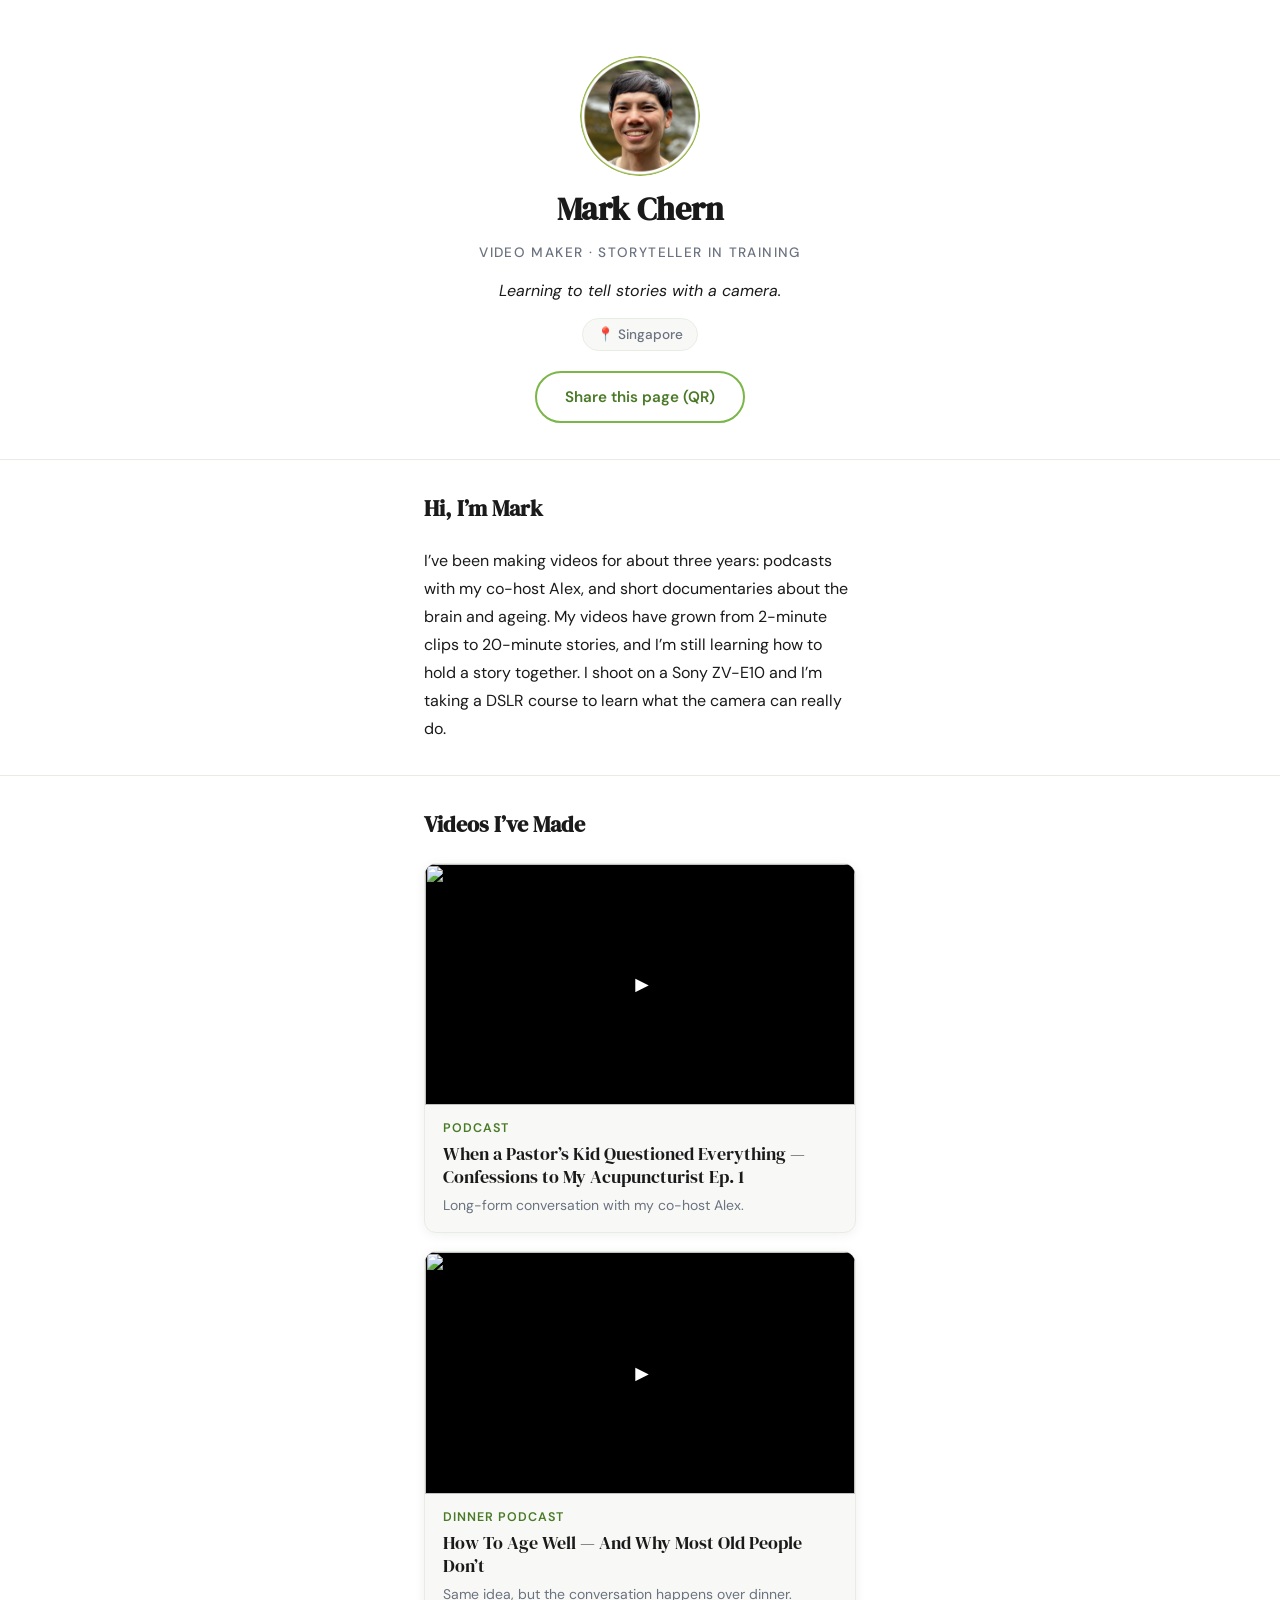
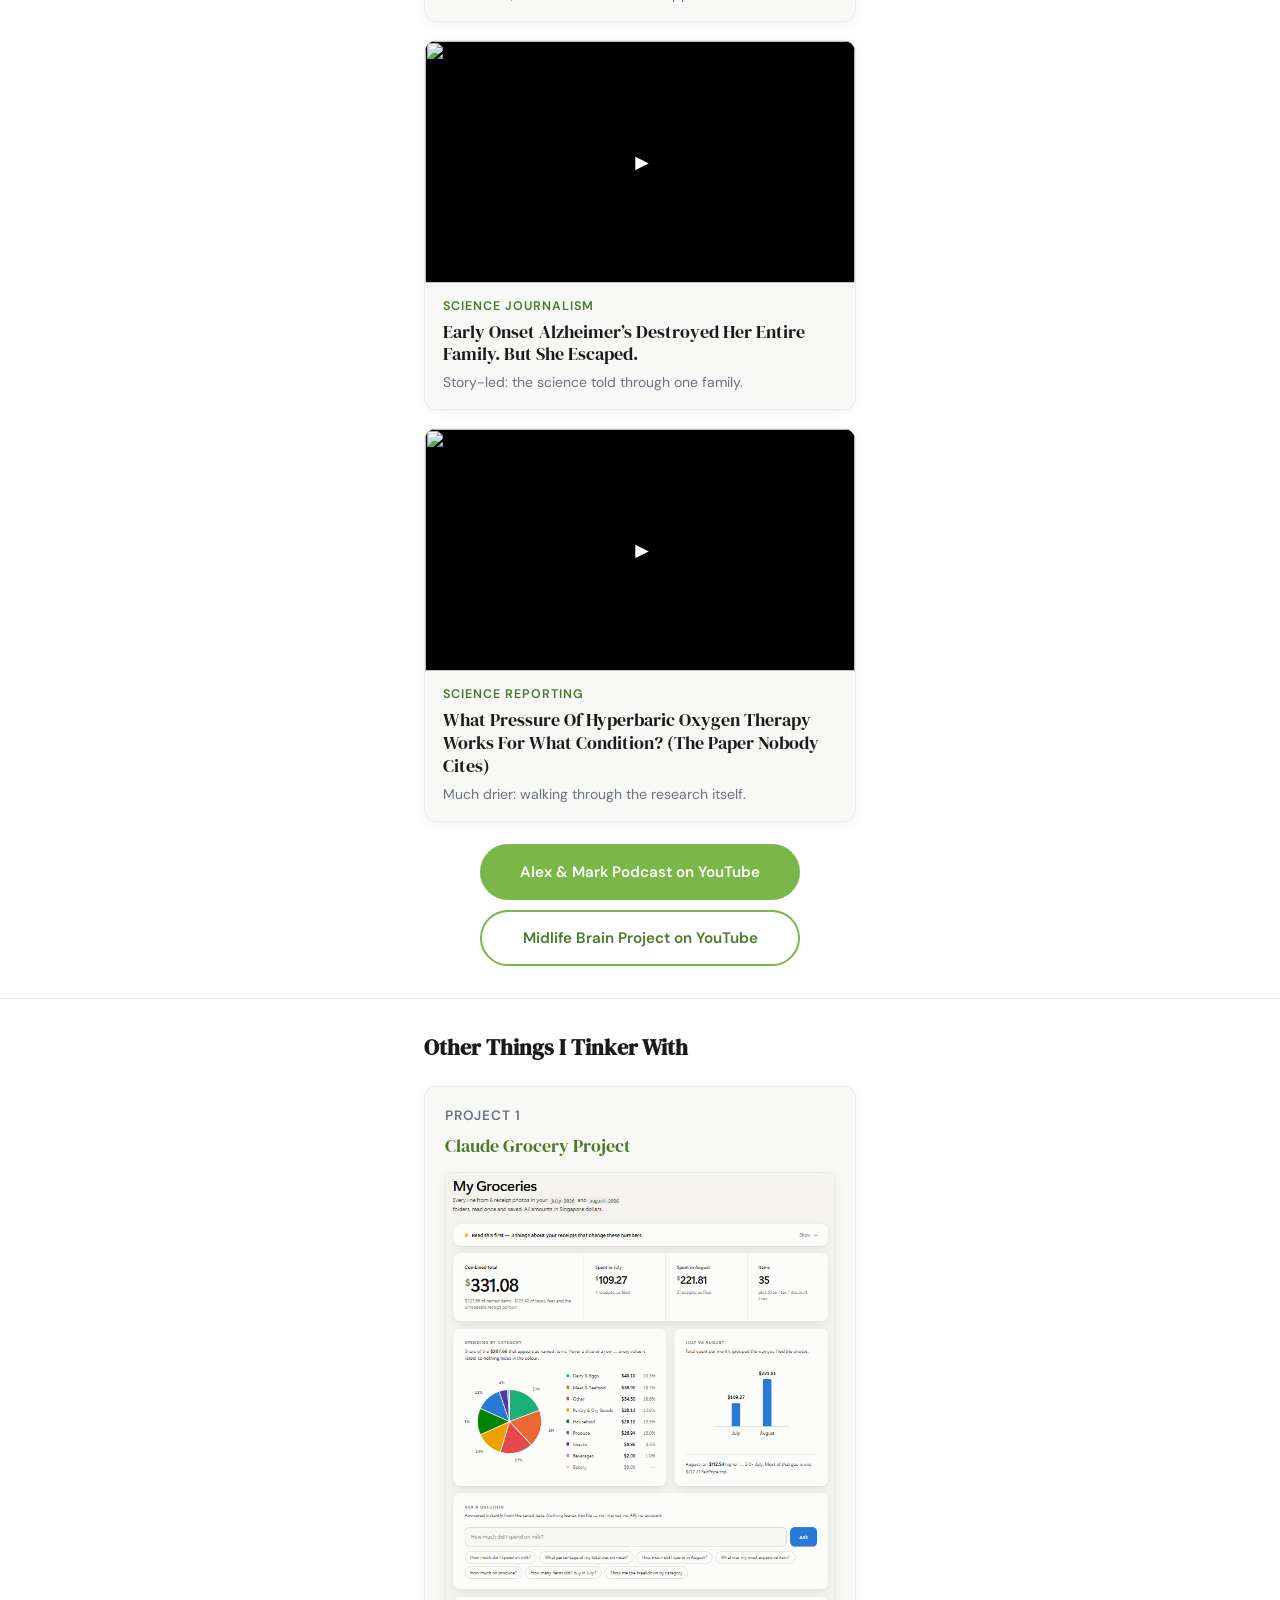
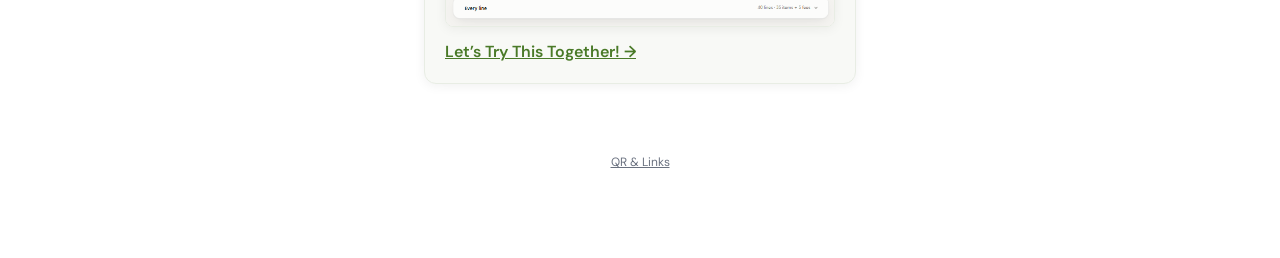
==== index.html @ 6daa5c14 "Refocus homepage on video-making: four example videos, about, share QR button Co-Authored-By: Claude" ====
<!DOCTYPE html>
<html lang="en">
<head>
  <meta charset="UTF-8" />
  <meta name="viewport" content="width=device-width, initial-scale=1.0" />
  <meta name="description" content="Mark Chern — learning to tell stories with a camera. Podcasts, science journalism and science reporting videos. Based in Singapore." />
  <title>Mark Chern</title>

  <!-- GOOGLE FONTS -->
  <link href="https://fonts.googleapis.com/css2?family=DM+Serif+Display&family=DM+Sans:wght@400;500;600&display=swap" rel="stylesheet" />

  <!-- QRCODE.JS — used on Page 2 only -->
  <script src="https://cdnjs.cloudflare.com/ajax/libs/qrcodejs/1.0.0/qrcode.min.js"></script>
  
  <style>
    /* ============================================================
       CSS CUSTOM PROPERTIES — COLOUR PALETTE & TOKENS
       ============================================================ */
    :root {
      --color-accent:      #7AB648;
      --color-accent-dark: #4A7A28;
      --color-bg:          #FFFFFF;
      --color-surface:     #F8F9F6;
      --color-text:        #1A1A1A;
      --color-muted:       #6B7280;
      --color-border:      #E8EDE4;
      --color-tag-bg:      #EEF5E8;
      --color-tag-text:    #4A7A28;

      --font-display: 'DM Serif Display', Georgia, serif;
      --font-body:    'DM Sans', system-ui, sans-serif;

      --radius-card:   12px;
      --radius-pill:   999px;
      --shadow-card:   0 2px 12px rgba(0, 0, 0, 0.06);
      --shadow-hover:  0 6px 20px rgba(0, 0, 0, 0.11);
      --transition:    300ms ease;

      --max-width: 480px;
    }

    /* ============================================================
       RESET & BASE
       ============================================================ */
    *, *::before, *::after {
      box-sizing: border-box;
      margin: 0;
      padding: 0;
    }

    html {
      scroll-behavior: smooth;
    }

    body {
      font-family: var(--font-body);
      background: var(--color-bg);
      color: var(--color-text);
      font-size: 16px;
      line-height: 1.6;
      -webkit-font-smoothing: antialiased;
    }

    a {
      color: inherit;
      text-decoration: none;
    }

    img {
      display: block;
      max-width: 100%;
    }

    /* ============================================================
       PAGE WRAPPER & LAYOUT
       ============================================================ */
    .page {
      display: none;
      opacity: 0;
      transition: opacity var(--transition);
    }

    .page.active {
      display: block;
      opacity: 1;
    }

    .page.visible {
      opacity: 1;
    }

    /* Page 1 — scrollable content */
    #page1 {
      min-height: 100vh;
      padding-bottom: 60px;
    }

    /* Page 2 — full-screen centred */
    #page2 {
      min-height: 100vh;
      display: none;
      flex-direction: column;
    }

    #page2.active {
      display: flex;
    }

    .container {
      width: 100%;
      max-width: var(--max-width);
      margin: 0 auto;
      padding: 0 24px;
    }

    /* ============================================================
       SECTION HEADINGS
       ============================================================ */
    .section-heading {
      font-family: var(--font-display);
      font-size: 1.35rem;
      color: var(--color-text);
      margin-bottom: 20px;
    }

    section {
      padding: 32px 0;
      border-bottom: 1px solid var(--color-border);
    }

    section:last-of-type {
      border-bottom: none;
    }

    /* ============================================================
       ANIMATION — FADE IN + SLIDE UP (CSS keyframes, no JS required)
       ============================================================ */
    @keyframes fadeSlideIn {
      from { opacity: 0; transform: translateY(16px); }
      to   { opacity: 1; transform: translateY(0);    }
    }

    .animate {
      opacity: 0;
      animation: fadeSlideIn 500ms ease forwards;
    }

    /* Stagger delays per section */
    .animate:nth-child(1) { animation-delay:   0ms; }
    .animate:nth-child(2) { animation-delay: 100ms; }
    .animate:nth-child(3) { animation-delay: 200ms; }
    .animate:nth-child(4) { animation-delay: 300ms; }
    .animate:nth-child(5) { animation-delay: 400ms; }
    .animate:nth-child(6) { animation-delay: 500ms; }

    /* ============================================================
       SECTION 1 — HERO
       ============================================================ */
    #hero {
      border-bottom: 1px solid var(--color-border);
      padding-top: 48px;
      padding-bottom: 36px;
      text-align: center;
    }

    .hero-inner {
      display: flex;
      flex-direction: column;
      align-items: center;
      gap: 14px;
    }

    /* Profile photo — circular container, image baked with ring */
    .profile-photo {
      width: 120px;
      height: 120px;
      border-radius: 50%;
      overflow: hidden;
      flex-shrink: 0;
      background: var(--color-surface);
    }

    .profile-photo img {
      width: 100%;
      height: 100%;
      object-fit: cover;
      border-radius: 50%;
    }

    .hero-name {
      font-family: var(--font-display);
      font-size: 2rem;
      color: var(--color-text);
      line-height: 1.2;
    }

    .hero-title {
      font-family: var(--font-body);
      font-weight: 500;
      font-size: 0.85rem;
      color: var(--color-muted);
      letter-spacing: 0.1em;
      text-transform: uppercase;
    }

    .hero-tagline {
      font-family: var(--font-body);
      font-weight: 400;
      font-size: 1rem;
      color: var(--color-text);
      font-style: italic;
      text-align: center;
      max-width: 320px;
      line-height: 1.6;
    }

    .location-badge {
      display: inline-flex;
      align-items: center;
      gap: 4px;
      background: var(--color-surface);
      border: 1px solid var(--color-border);
      border-radius: var(--radius-pill);
      padding: 5px 14px;
      font-size: 0.85rem;
      font-weight: 500;
      color: var(--color-muted);
    }

    /* ============================================================
       SECTION 2 — ABOUT
       ============================================================ */
    #about .about-text {
      font-size: 1rem;
      line-height: 1.75;
      color: var(--color-text);
    }

    /* ============================================================
       SECTION 3 — WHAT I DO (ROLE CARDS)
       ============================================================ */
    .role-cards {
      display: flex;
      flex-direction: column;
      gap: 14px;
    }

    .role-card {
      display: block;
      background: var(--color-surface);
      border: 1px solid var(--color-border);
      border-radius: var(--radius-card);
      box-shadow: var(--shadow-card);
      padding: 18px 20px;
      transition: transform var(--transition), box-shadow var(--transition);
      cursor: pointer;
    }

    .role-card:hover {
      transform: translateY(-2px);
      box-shadow: var(--shadow-hover);
    }

    .role-card .role-title {
      font-family: var(--font-body);
      font-weight: 600;
      font-size: 0.85rem;
      color: var(--color-muted);
      text-transform: uppercase;
      letter-spacing: 0.06em;
      margin-bottom: 4px;
    }

    .role-card .org-name {
      font-family: var(--font-display);
      font-size: 1.15rem;
      color: var(--color-accent-dark);
      margin-bottom: 4px;
    }

    .role-card .since-label {
      font-family: var(--font-body);
      font-size: 0.8rem;
      color: var(--color-muted);
    }

    .role-card .role-card-image {
      display: block;
      width: 100%;
      border-radius: 8px;
      border: 1px solid var(--color-border);
      box-shadow: var(--shadow-card);
      margin: 12px 0;
    }

    .role-card .role-card-cta {
      font-family: var(--font-body);
      font-size: 1rem;
      font-weight: 600;
      color: var(--color-accent-dark);
      text-decoration: underline;
      margin-top: 10px;
      margin-bottom: 0;
    }

    /* ============================================================
       VIDEOS — THUMBNAIL CARDS
       ============================================================ */
    .video-cards {
      display: flex;
      flex-direction: column;
      gap: 18px;
    }

    .video-card {
      display: block;
      background: var(--color-surface);
      border: 1px solid var(--color-border);
      border-radius: var(--radius-card);
      box-shadow: var(--shadow-card);
      overflow: hidden;
      transition: transform var(--transition), box-shadow var(--transition);
    }

    .video-card:hover {
      transform: translateY(-2px);
      box-shadow: var(--shadow-hover);
    }

    .video-thumb {
      position: relative;
      aspect-ratio: 16 / 9;
      background: #000;
    }

    .video-thumb img {
      width: 100%;
      height: 100%;
      object-fit: cover;
    }

    /* Play badge */
    .video-thumb::after {
      content: '▶';
      position: absolute;
      left: 50%;
      top: 50%;
      transform: translate(-50%, -50%);
      width: 52px;
      height: 52px;
      border-radius: 50%;
      background: rgba(0, 0, 0, 0.6);
      color: #FFFFFF;
      font-size: 1.1rem;
      display: flex;
      align-items: center;
      justify-content: center;
      padding-left: 4px;
    }

    .video-body {
      padding: 14px 18px 16px;
    }

    .video-type {
      font-family: var(--font-body);
      font-weight: 600;
      font-size: 0.78rem;
      color: var(--color-accent-dark);
      text-transform: uppercase;
      letter-spacing: 0.08em;
      margin-bottom: 4px;
    }

    .video-title {
      font-family: var(--font-display);
      font-size: 1.1rem;
      line-height: 1.3;
      color: var(--color-text);
      margin-bottom: 6px;
    }

    .video-note {
      font-size: 0.875rem;
      color: var(--color-muted);
      line-height: 1.5;
    }

    .channel-links {
      display: flex;
      flex-direction: column;
      align-items: center;
      gap: 10px;
      margin-top: 22px;
    }

    .hero-share {
      margin-top: 6px;
      padding: 10px 22px;
      font-size: 0.875rem;
    }

    /* ============================================================
       SECTION 4 — FOCUS AREAS (TAGS)
       ============================================================ */
    .tags-row {
      display: flex;
      flex-wrap: wrap;
      gap: 10px;
    }

    .tag {
      display: inline-flex;
      align-items: center;
      gap: 6px;
      background: var(--color-tag-bg);
      color: var(--color-tag-text);
      border-radius: var(--radius-pill);
      padding: 6px 14px;
      font-family: var(--font-body);
      font-weight: 500;
      font-size: 0.85rem;
      line-height: 1;
    }

    /* ============================================================
       SECTION 5 — EDUCATION (TIMELINE)
       ============================================================ */
    .timeline {
      position: relative;
      padding-left: 28px;
      display: flex;
      flex-direction: column;
      gap: 0;
    }

    /* Vertical green line */
    .timeline::before {
      content: '';
      position: absolute;
      left: 7px;
      top: 8px;
      bottom: 8px;
      width: 2px;
      background: var(--color-accent);
      border-radius: 2px;
    }

    .timeline-entry {
      position: relative;
      padding-bottom: 24px;
    }

    .timeline-entry:last-child {
      padding-bottom: 0;
    }

    /* Green dot */
    .timeline-entry::before {
      content: '';
      position: absolute;
      left: -24px;
      top: 7px;
      width: 12px;
      height: 12px;
      background: var(--color-accent);
      border-radius: 50%;
      border: 2px solid var(--color-bg);
      outline: 2px solid var(--color-accent);
    }

    .timeline-institution {
      font-family: var(--font-display);
      font-size: 1.05rem;
      color: var(--color-text);
      margin-bottom: 2px;
    }

    .timeline-degree {
      font-family: var(--font-body);
      font-size: 0.875rem;
      color: var(--color-muted);
      margin-bottom: 2px;
    }

    .timeline-years {
      font-family: var(--font-body);
      font-size: 0.78rem;
      color: var(--color-muted);
      font-weight: 500;
    }

    /* ============================================================
       SECTION 6 — CALL TO ACTION
       ============================================================ */
    #cta {
      display: flex;
      flex-direction: column;
      align-items: center;
      gap: 14px;
      padding-top: 36px;
      padding-bottom: 0;
      border-bottom: none;
    }

    /* ============================================================
       BUTTONS
       ============================================================ */
    .btn {
      display: inline-flex;
      align-items: center;
      justify-content: center;
      gap: 8px;
      border-radius: var(--radius-pill);
      padding: 14px 28px;
      font-family: var(--font-body);
      font-weight: 600;
      font-size: 0.95rem;
      cursor: pointer;
      transition: background var(--transition), color var(--transition),
                  border-color var(--transition), transform var(--transition);
      border: 2px solid transparent;
      text-align: center;
      white-space: nowrap;
    }

    .btn:active {
      transform: scale(0.97);
    }

    .btn-primary {
      background: var(--color-accent);
      color: #FFFFFF;
      border-color: var(--color-accent);
    }

    .btn-primary:hover {
      background: var(--color-accent-dark);
      border-color: var(--color-accent-dark);
    }

    .btn-ghost {
      background: transparent;
      color: var(--color-accent-dark);
      border-color: var(--color-accent);
    }

    .btn-ghost:hover {
      background: var(--color-tag-bg);
    }

    .btn-linkedin {
      background: transparent;
      color: #0A66C2;
      border-color: #0A66C2;
    }

    .btn-linkedin:hover {
      background: #EBF3FB;
    }

    .btn-full {
      width: 100%;
      max-width: 320px;
    }

    .footer-link {
      background: none;
      border: none;
      font-family: var(--font-body);
      font-size: 0.75rem;
      color: var(--color-muted);
      cursor: pointer;
      padding: 4px;
      text-decoration: underline;
      transition: color var(--transition);
    }

    .footer-link:hover {
      color: var(--color-accent-dark);
    }

    /* ============================================================
       PAGE 2 — QR / SOCIAL PAGE
       ============================================================ */
    #page2 {
      background: var(--color-bg);
      padding: 0;
    }

    .p2-back-bar {
      padding: 20px 24px 0;
      max-width: var(--max-width);
      margin: 0 auto;
      width: 100%;
    }

    .btn-back {
      background: none;
      border: none;
      font-family: var(--font-body);
      font-weight: 500;
      font-size: 0.95rem;
      color: var(--color-accent);
      cursor: pointer;
      padding: 0;
      display: inline-flex;
      align-items: center;
      gap: 4px;
      transition: color var(--transition);
    }

    .btn-back:hover {
      color: var(--color-accent-dark);
    }

    .p2-centre {
      flex: 1;
      display: flex;
      flex-direction: column;
      align-items: center;
      justify-content: center;
      padding: 32px 24px 16px;
      text-align: center;
      max-width: var(--max-width);
      margin: 0 auto;
      width: 100%;
    }

    .p2-name {
      font-family: var(--font-display);
      font-size: 1.5rem;
      color: var(--color-text);
      margin-bottom: 6px;
    }

    .p2-subtitle {
      font-family: var(--font-body);
      font-weight: 500;
      font-size: 0.8rem;
      color: var(--color-muted);
      letter-spacing: 0.1em;
      text-transform: uppercase;
      margin-bottom: 28px;
    }

    .qr-wrapper {
      background: #FFFFFF;
      padding: 8px;
      border-radius: 12px;
      border: 1px solid var(--color-border);
      box-shadow: var(--shadow-card);
      display: inline-block;
      margin-bottom: 14px;
    }

    #qrcode {
      width: 220px;
      height: 220px;
      display: flex;
      align-items: center;
      justify-content: center;
    }

    #qrcode canvas,
    #qrcode img {
      border-radius: 4px;
    }

    .qr-caption {
      font-family: var(--font-body);
      font-size: 0.82rem;
      color: var(--color-muted);
      font-style: italic;
      margin-bottom: 32px;
    }

    .p2-touch-heading {
      font-family: var(--font-body);
      font-weight: 600;
      font-size: 0.8rem;
      color: var(--color-muted);
      text-transform: uppercase;
      letter-spacing: 0.1em;
      margin-bottom: 14px;
    }

    .p2-buttons {
      display: flex;
      flex-direction: column;
      align-items: center;
      gap: 12px;
      width: 100%;
    }

    .p2-footer {
      padding: 20px 24px 32px;
      text-align: center;
      font-size: 0.8rem;
      color: var(--color-muted);
      font-family: var(--font-body);
      max-width: var(--max-width);
      margin: 0 auto;
      width: 100%;
    }

    /* LinkedIn SVG icon sizing */
    .li-icon {
      width: 18px;
      height: 18px;
      flex-shrink: 0;
    }

    /* ============================================================
       DESKTOP CENTRING — all content max 480px
       ============================================================ */
    @media (min-width: 520px) {
      #page1 {
        padding-top: 0;
      }

      #hero {
        padding-top: 56px;
      }
    }
  </style>
</head>
<body>

  <!-- ============================================================
       PAGE 1 — DIGITAL IDENTITY PAGE
       ============================================================ -->
  <div id="page1" class="page active">

    <!-- HERO -->
    <section id="hero">
      <div class="container">
        <div class="hero-inner animate">

          <!-- Profile photo — Base64 embedded PNG (image has circular crop + green ring baked in) -->
          <div class="profile-photo">
            <!-- BASE64_PHOTO_START
                 Replace the src value below with the full Base64 data URI.
                 To generate: run  base64 -i mark_foto_fin_fel_mundo.png  in Terminal,
                 then replace PASTE_BASE64_HERE with the output.
                 Full format: data:image/png;base64,<output>
            -->
            <img
              src="[data-uri]"
              alt="Mark Chern profile photo"
              width="120"
              height="120"
            />
            <!-- BASE64_PHOTO_END -->
          </div>

          <h1 class="hero-name">Mark Chern</h1>
          <p class="hero-title">Video Maker &middot; Storyteller in Training</p>
          <p class="hero-tagline">Learning to tell stories with a camera.</p>
          <span class="location-badge">📍 Singapore</span>
          <button
            class="btn btn-ghost hero-share"
            onclick="showPage('page2')"
            aria-label="Show QR code to share this page"
          >
            Share this page (QR)
          </button>

        </div>
      </div>
    </section>
    <!-- /HERO -->

    <!-- ABOUT -->
    <section id="about">
      <div class="container animate" style="animation-delay: 100ms;">
        <h2 class="section-heading">Hi, I&rsquo;m Mark</h2>
        <p class="about-text">
          I&rsquo;ve been making videos for about three years: podcasts with my co-host Alex,
          and short documentaries about the brain and ageing. My videos have grown from
          2-minute clips to 20-minute stories, and I&rsquo;m still learning how to hold a story
          together. I shoot on a Sony ZV-E10 and I&rsquo;m taking a DSLR course to learn
          what the camera can really do.
        </p>
      </div>
    </section>
    <!-- /ABOUT -->

    <!-- VIDEOS -->
    <section id="videos">
      <div class="container animate" style="animation-delay: 200ms;">
        <h2 class="section-heading">Videos I&rsquo;ve Made</h2>
        <div class="video-cards">

          <a
            class="video-card"
            href="https://www.youtube.com/watch?v=fz5ivbA6AN8&amp;t=44s"
            target="_blank"
            rel="noopener noreferrer"
            aria-label="Watch Podcast example on YouTube — opens in new tab"
          >
            <div class="video-thumb">
              <img src="https://i.ytimg.com/vi/fz5ivbA6AN8/hqdefault.jpg" alt="" loading="lazy" />
            </div>
            <div class="video-body">
              <p class="video-type">Podcast</p>
              <p class="video-title">When a Pastor&rsquo;s Kid Questioned Everything &mdash; Confessions to My Acupuncturist Ep.&nbsp;1</p>
              <p class="video-note">Long-form conversation with my co-host Alex.</p>
            </div>
          </a>

          <a
            class="video-card"
            href="https://www.youtube.com/watch?v=uNwLS-KlUmU"
            target="_blank"
            rel="noopener noreferrer"
            aria-label="Watch Dinner Podcast example on YouTube — opens in new tab"
          >
            <div class="video-thumb">
              <img src="https://i.ytimg.com/vi/uNwLS-KlUmU/hqdefault.jpg" alt="" loading="lazy" />
            </div>
            <div class="video-body">
              <p class="video-type">Dinner Podcast</p>
              <p class="video-title">How To Age Well &mdash; And Why Most Old People Don&rsquo;t</p>
              <p class="video-note">Same idea, but the conversation happens over dinner.</p>
            </div>
          </a>

          <a
            class="video-card"
            href="https://youtu.be/WLNZbO0nqzg"
            target="_blank"
            rel="noopener noreferrer"
            aria-label="Watch Science Journalism example on YouTube — opens in new tab"
          >
            <div class="video-thumb">
              <img src="https://i.ytimg.com/vi/WLNZbO0nqzg/hqdefault.jpg" alt="" loading="lazy" />
            </div>
            <div class="video-body">
              <p class="video-type">Science Journalism</p>
              <p class="video-title">Early Onset Alzheimer&rsquo;s Destroyed Her Entire Family. But She Escaped.</p>
              <p class="video-note">Story-led: the science told through one family.</p>
            </div>
          </a>

          <a
            class="video-card"
            href="https://www.youtube.com/watch?v=8rGjFqTNsZE"
            target="_blank"
            rel="noopener noreferrer"
            aria-label="Watch Science Reporting example on YouTube — opens in new tab"
          >
            <div class="video-thumb">
              <img src="https://i.ytimg.com/vi/8rGjFqTNsZE/hqdefault.jpg" alt="" loading="lazy" />
            </div>
            <div class="video-body">
              <p class="video-type">Science Reporting</p>
              <p class="video-title">What Pressure Of Hyperbaric Oxygen Therapy Works For What Condition? (The Paper Nobody Cites)</p>
              <p class="video-note">Much drier: walking through the research itself.</p>
            </div>
          </a>

        </div>
        <div class="channel-links">
          <a class="btn btn-primary btn-full" href="https://www.youtube.com/@alexandmarksingapore" target="_blank" rel="noopener noreferrer">Alex &amp; Mark Podcast on YouTube</a>
          <a class="btn btn-ghost btn-full" href="https://www.youtube.com/@midlifebrainproject" target="_blank" rel="noopener noreferrer">Midlife Brain Project on YouTube</a>
        </div>
      </div>
    </section>
    <!-- /VIDEOS -->

    <!-- CLAUDE CODE PROJECTS -->
    <section id="what-i-do">
      <div class="container animate" style="animation-delay: 300ms;">
        <h2 class="section-heading">Other Things I Tinker With</h2>
        <div class="role-cards">

          <!-- Project 1 — Claude Grocery Project -->
          <a
            class="role-card"
            href="projects/claude-grocery-project.html"
            aria-label="Open the Claude Grocery Project"
          >
            <p class="role-title">Project 1</p>
            <p class="org-name">Claude Grocery Project</p>
            <img
              class="role-card-image"
              src="[data-uri]"
              alt="My Groceries dashboard built with Claude Code"
            />
            <p class="role-card-cta">Let&rsquo;s Try This Together! →</p>
          </a>

        </div>
      </div>
    </section>
    <!-- /CLAUDE CODE PROJECTS -->

    <!-- FOOTER — small, inconspicuous link to QR / socials page -->
    <footer style="padding: 32px 0 24px; text-align: center;">
      <button
        class="footer-link"
        onclick="showPage('page2')"
        aria-label="View QR code and social links"
      >
        QR &amp; Links
      </button>
    </footer>
    <!-- /FOOTER -->

  </div>
  <!-- /PAGE 1 -->


  <!-- ============================================================
       PAGE 2 — SOCIAL QR PAGE
       ============================================================ -->
  <div id="page2" class="page">

    <!-- BACK BUTTON -->
    <div class="p2-back-bar">
      <button
        class="btn-back"
        onclick="showPage('page1')"
        aria-label="Back to Digital Identity page"
      >
        ← Back
      </button>
    </div>
    <!-- /BACK BUTTON -->

    <!-- CENTRE BLOCK -->
    <div class="p2-centre">

      <h2 class="p2-name">Mark Chern</h2>
      <p class="p2-subtitle">Video Maker &middot; Storyteller in Training</p>

      <!-- QR CODE -->
      <div class="qr-wrapper">
        <div id="qrcode"></div>
      </div>

      <p class="qr-caption">Scan to see my videos</p>
      <!-- /QR CODE -->

      <!-- GET IN TOUCH -->
      <p class="p2-touch-heading">Get in Touch</p>
      <div class="p2-buttons">

        <!-- LinkedIn button with inline SVG logo -->
        <a
          class="btn btn-linkedin btn-full"
          href="https://www.linkedin.com/in/dr-mark-chern"
          target="_blank"
          rel="noopener noreferrer"
          aria-label="Connect with Mark Chern on LinkedIn — opens in new tab"
        >
          <!-- LinkedIn SVG icon -->
          <svg
            class="li-icon"
            viewBox="0 0 24 24"
            fill="#0A66C2"
            xmlns="http://www.w3.org/2000/svg"
            aria-hidden="true"
            focusable="false"
          >
            <path d="M20.447 20.452h-3.554v-5.569c0-1.328-.027-3.037-1.852-3.037-1.853 0-2.136 1.445-2.136 2.939v5.667H9.351V9h3.414v1.561h.046c.477-.9 1.637-1.85 3.37-1.85 3.601 0 4.267 2.37 4.267 5.455v6.286zM5.337 7.433a2.062 2.062 0 0 1-2.063-2.065 2.064 2.064 0 1 1 2.063 2.065zm1.782 13.019H3.555V9h3.564v11.452zM22.225 0H1.771C.792 0 0 .774 0 1.729v20.542C0 23.227.792 24 1.771 24h20.451C23.2 24 24 23.227 24 22.271V1.729C24 .774 23.2 0 22.222 0h.003z"/>
          </svg>
          Connect on LinkedIn
        </a>

      </div>
      <!-- /GET IN TOUCH -->

    </div>
    <!-- /CENTRE BLOCK -->

    <!-- FOOTER NOTE -->
    <div class="p2-footer">
      More contact options coming soon.
    </div>
    <!-- /FOOTER NOTE -->

  </div>
  <!-- /PAGE 2 -->


  <!-- ============================================================
       JAVASCRIPT
       ============================================================ -->
  <script>
    // ----------------------------------------------------------------
    // PAGE SWITCHING
    // Hides all pages, shows the target page, triggers fade-in animation.
    // ----------------------------------------------------------------
    function showPage(id) {
      var pages = document.querySelectorAll('.page');

      // Hide all pages
      pages.forEach(function(p) {
        p.classList.remove('active');
        p.style.display = 'none';
        p.style.opacity = '0';
      });

      var target = document.getElementById(id);
      if (!target) return;

      // Page 2 uses flex; page 1 uses block
      target.style.display = (id === 'page2') ? 'flex' : 'block';
      target.classList.add('active');
      target.style.opacity = '1';

      // Scroll to top
      window.scrollTo({ top: 0, behavior: 'instant' });

      // Re-trigger CSS animations when returning to Page 1
      if (id === 'page1') {
        triggerStaggeredAnimations();
      }
    }

    // ----------------------------------------------------------------
    // STAGGERED SECTION ANIMATIONS
    // CSS @keyframes handle animation automatically on load.
    // On returning to page1, re-trigger by forcing a reflow.
    // ----------------------------------------------------------------
    function triggerStaggeredAnimations() {
      var elements = document.querySelectorAll('#page1 .animate');
      elements.forEach(function(el) {
        el.style.animation = 'none';
        void el.offsetWidth; // force reflow
        el.style.animation = '';
      });
    }

    // ----------------------------------------------------------------
    // QR CODE GENERATION
    // ----------------------------------------------------------------
    // QR_URL — replace the URL below with the hosted URL when ready
    var QR_URL = 'https://markchern.vercel.app';

    document.addEventListener('DOMContentLoaded', function() {

      // Generate QR code into #qrcode div
      if (typeof QRCode !== 'undefined') {
        new QRCode(document.getElementById('qrcode'), {
          text:        QR_URL,
          width:       220,
          height:      220,
          colorDark:   '#1A1A1A',
          colorLight:  '#FFFFFF',
          correctLevel: QRCode.CorrectLevel.M
        });
      } else {
        // Fallback if qrcode.js fails to load
        document.getElementById('qrcode').innerHTML =
          '<p style="font-size:0.75rem;color:#6B7280;padding:20px;text-align:center;">QR code unavailable offline</p>';
      }

      // Ensure page1 is visible on load
      var page1 = document.getElementById('page1');
      page1.style.display = 'block';
      page1.style.opacity = '1';

    });
  </script>
  <!-- /JAVASCRIPT -->

</body>
</html>
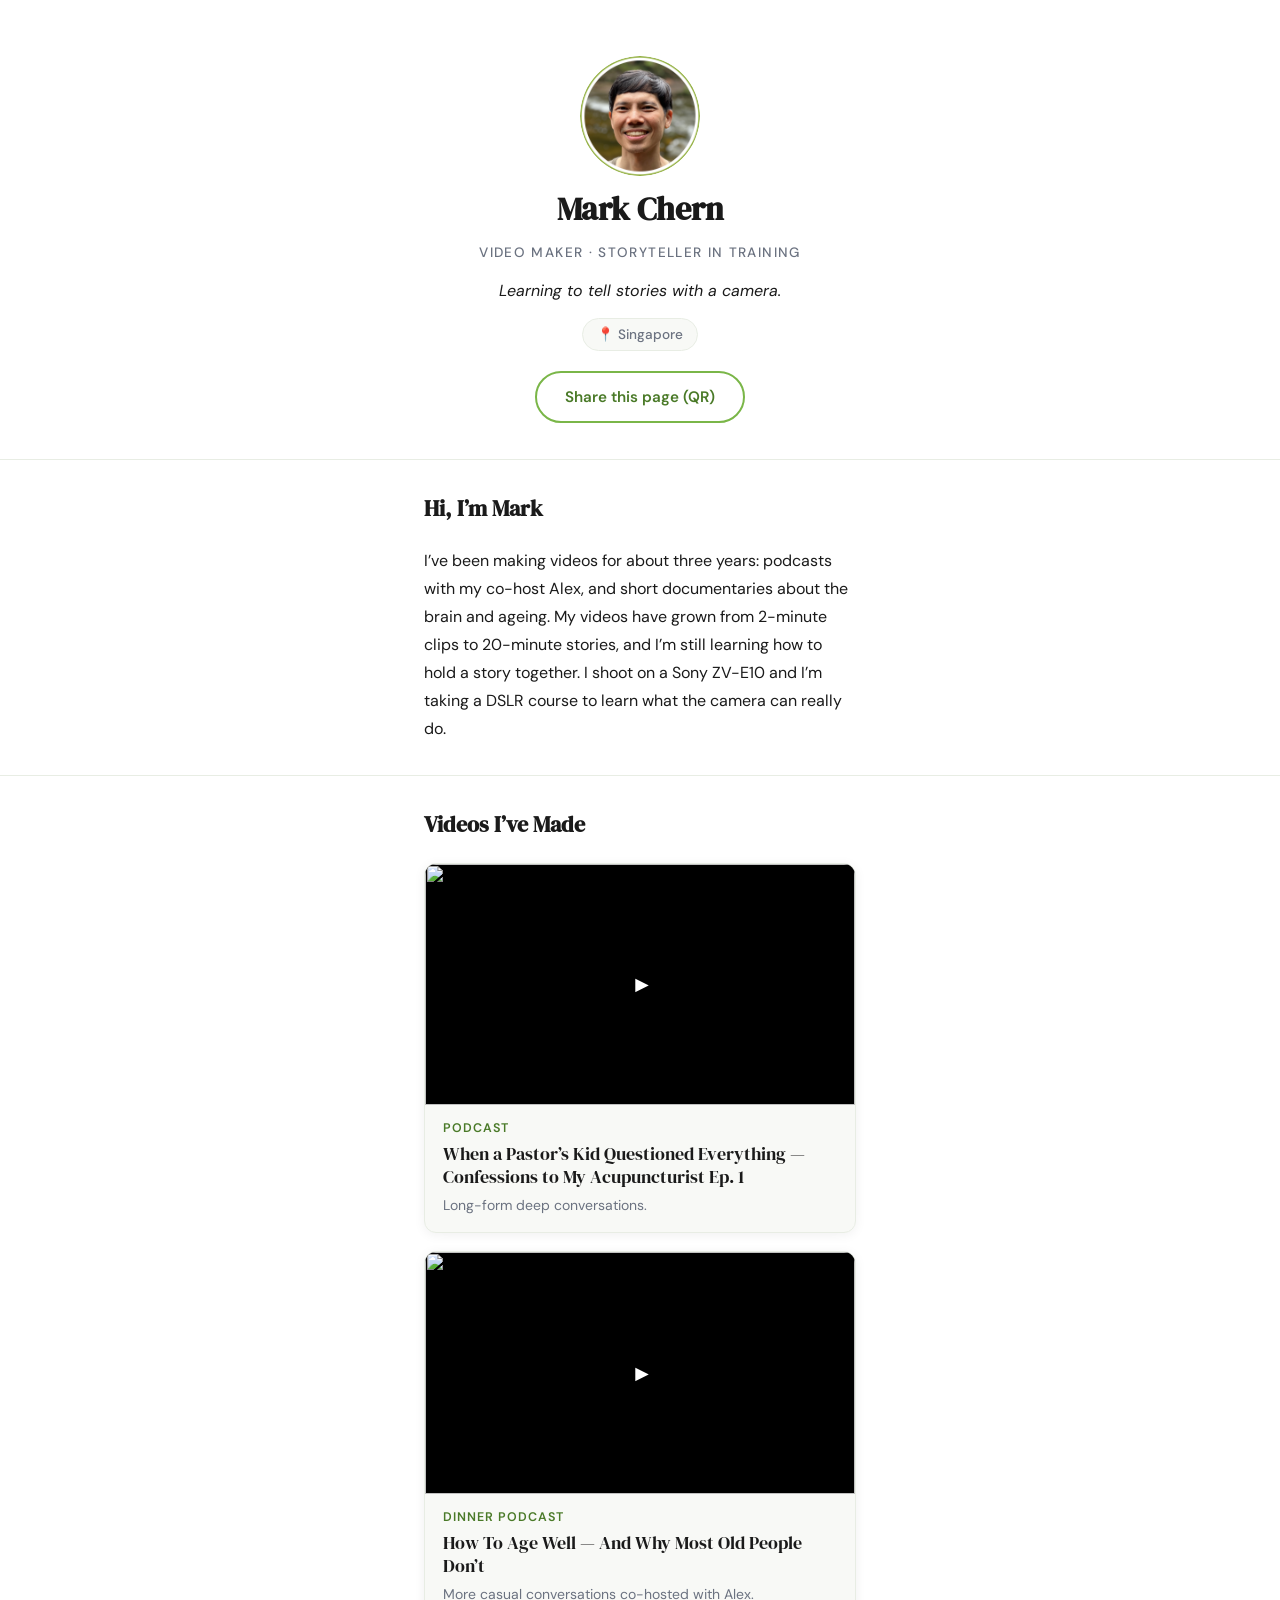
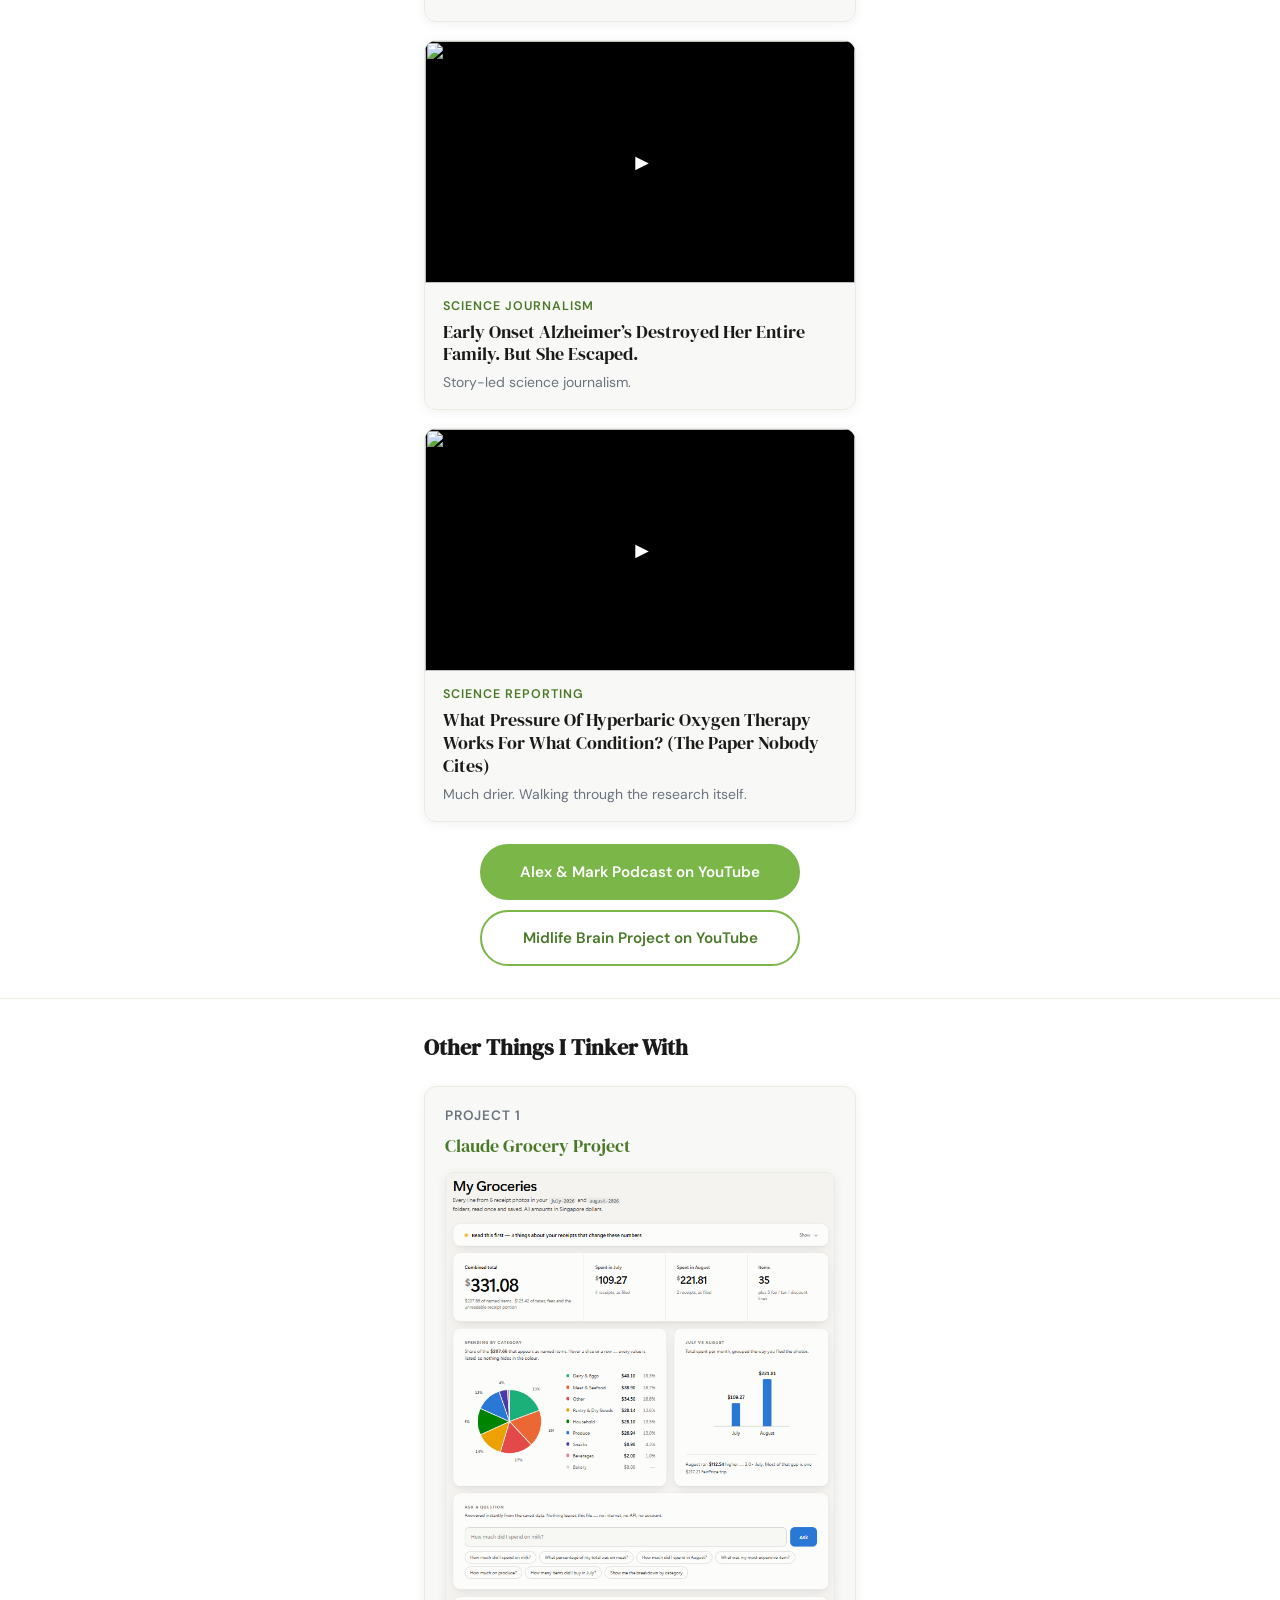
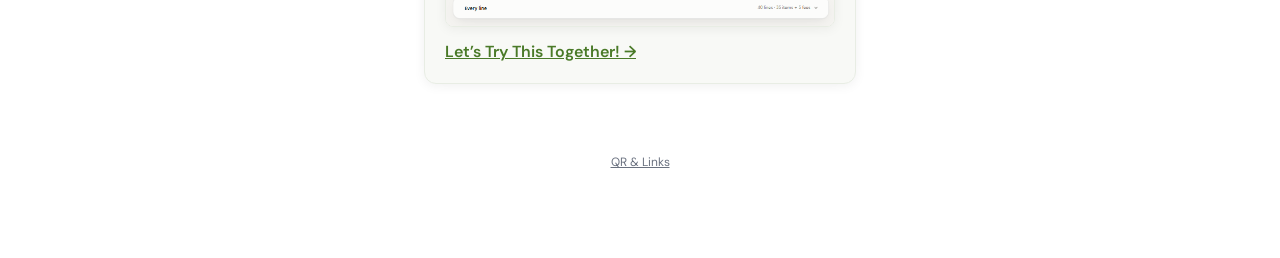
==== commit 98e180e8: "Reword the four video captions Co-Authored-By: Claude Opus 5.5 <noreply@anthropic.com>" ====
--- a/index.html
+++ b/index.html
@@ -806,7 +806,7 @@
             <div class="video-body">
               <p class="video-type">Podcast</p>
               <p class="video-title">When a Pastor&rsquo;s Kid Questioned Everything &mdash; Confessions to My Acupuncturist Ep.&nbsp;1</p>
-              <p class="video-note">Long-form conversation with my co-host Alex.</p>
+              <p class="video-note">Long-form deep conversations.</p>
             </div>
           </a>
 
@@ -823,7 +823,7 @@
             <div class="video-body">
               <p class="video-type">Dinner Podcast</p>
               <p class="video-title">How To Age Well &mdash; And Why Most Old People Don&rsquo;t</p>
-              <p class="video-note">Same idea, but the conversation happens over dinner.</p>
+              <p class="video-note">More casual conversations co-hosted with Alex.</p>
             </div>
           </a>
 
@@ -840,7 +840,7 @@
             <div class="video-body">
               <p class="video-type">Science Journalism</p>
               <p class="video-title">Early Onset Alzheimer&rsquo;s Destroyed Her Entire Family. But She Escaped.</p>
-              <p class="video-note">Story-led: the science told through one family.</p>
+              <p class="video-note">Story-led science journalism.</p>
             </div>
           </a>
 
@@ -857,7 +857,7 @@
             <div class="video-body">
               <p class="video-type">Science Reporting</p>
               <p class="video-title">What Pressure Of Hyperbaric Oxygen Therapy Works For What Condition? (The Paper Nobody Cites)</p>
-              <p class="video-note">Much drier: walking through the research itself.</p>
+              <p class="video-note">Much drier. Walking through the research itself.</p>
             </div>
           </a>
 
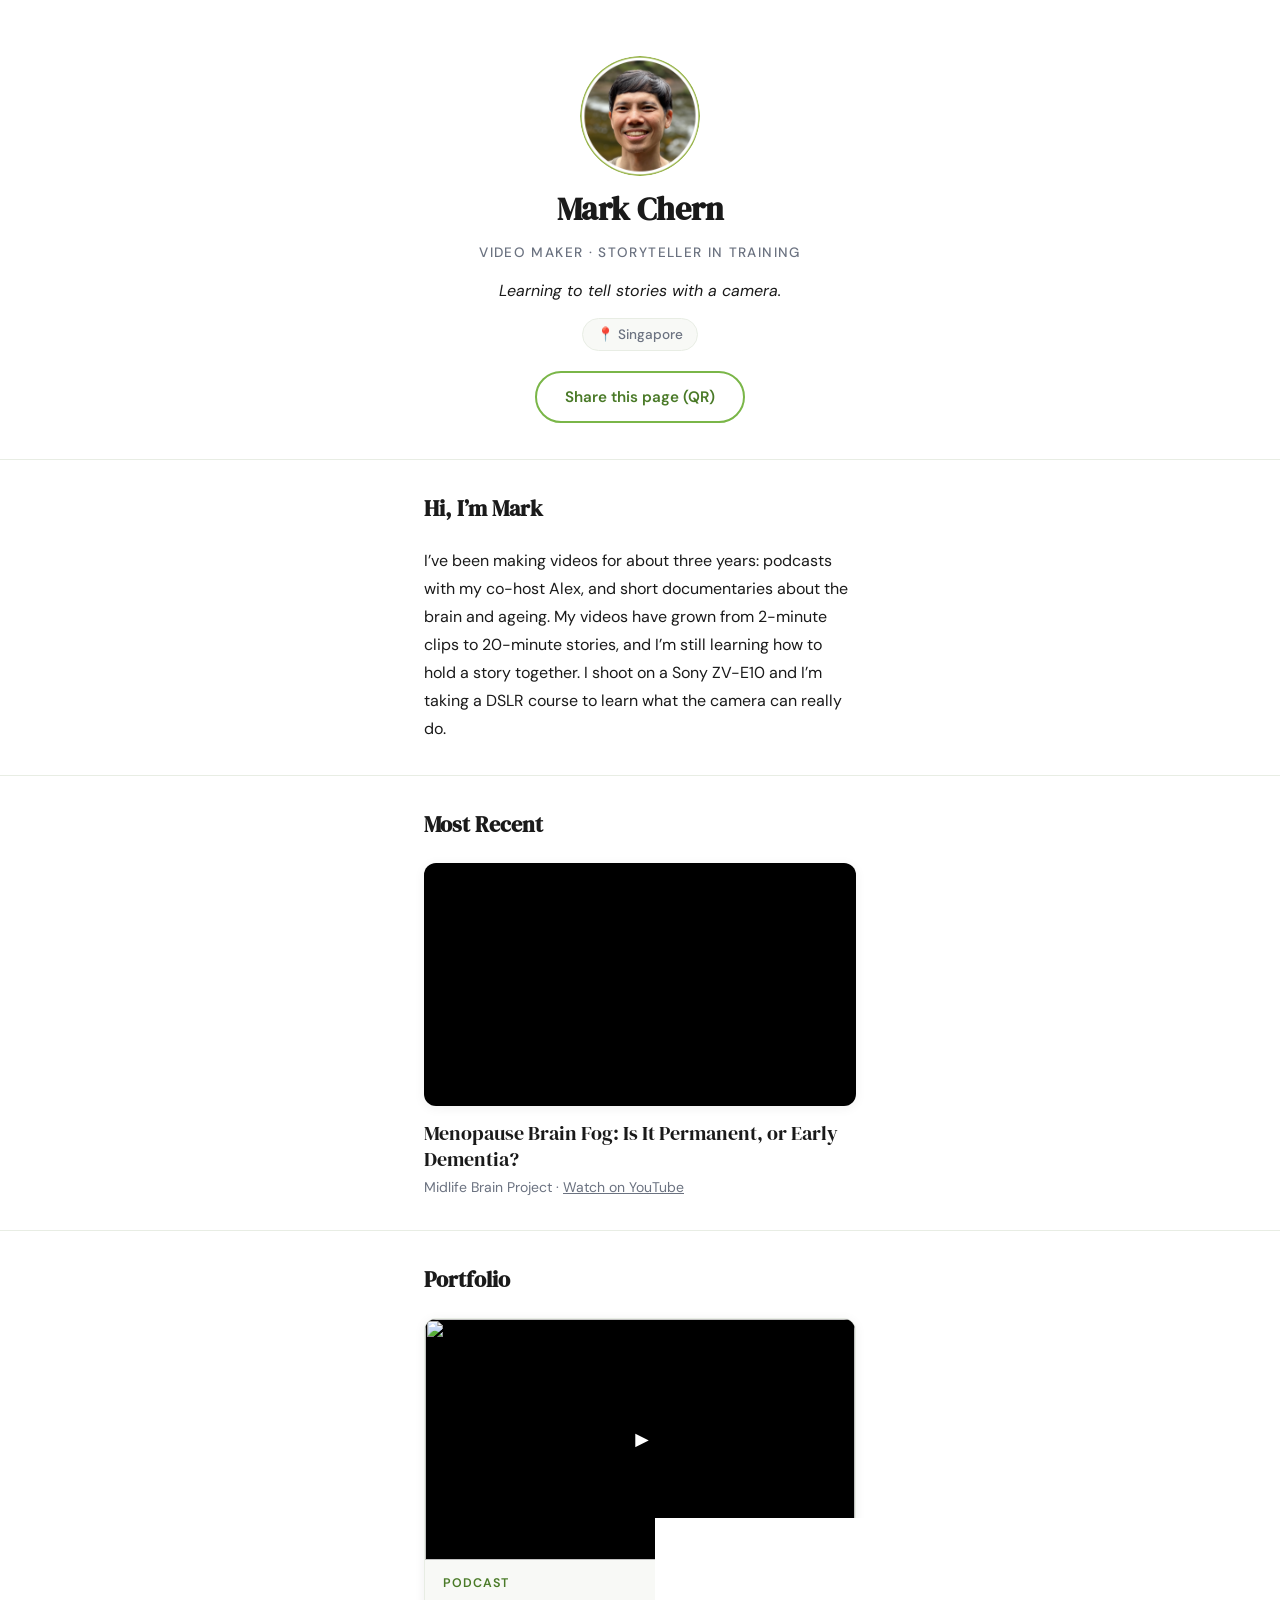
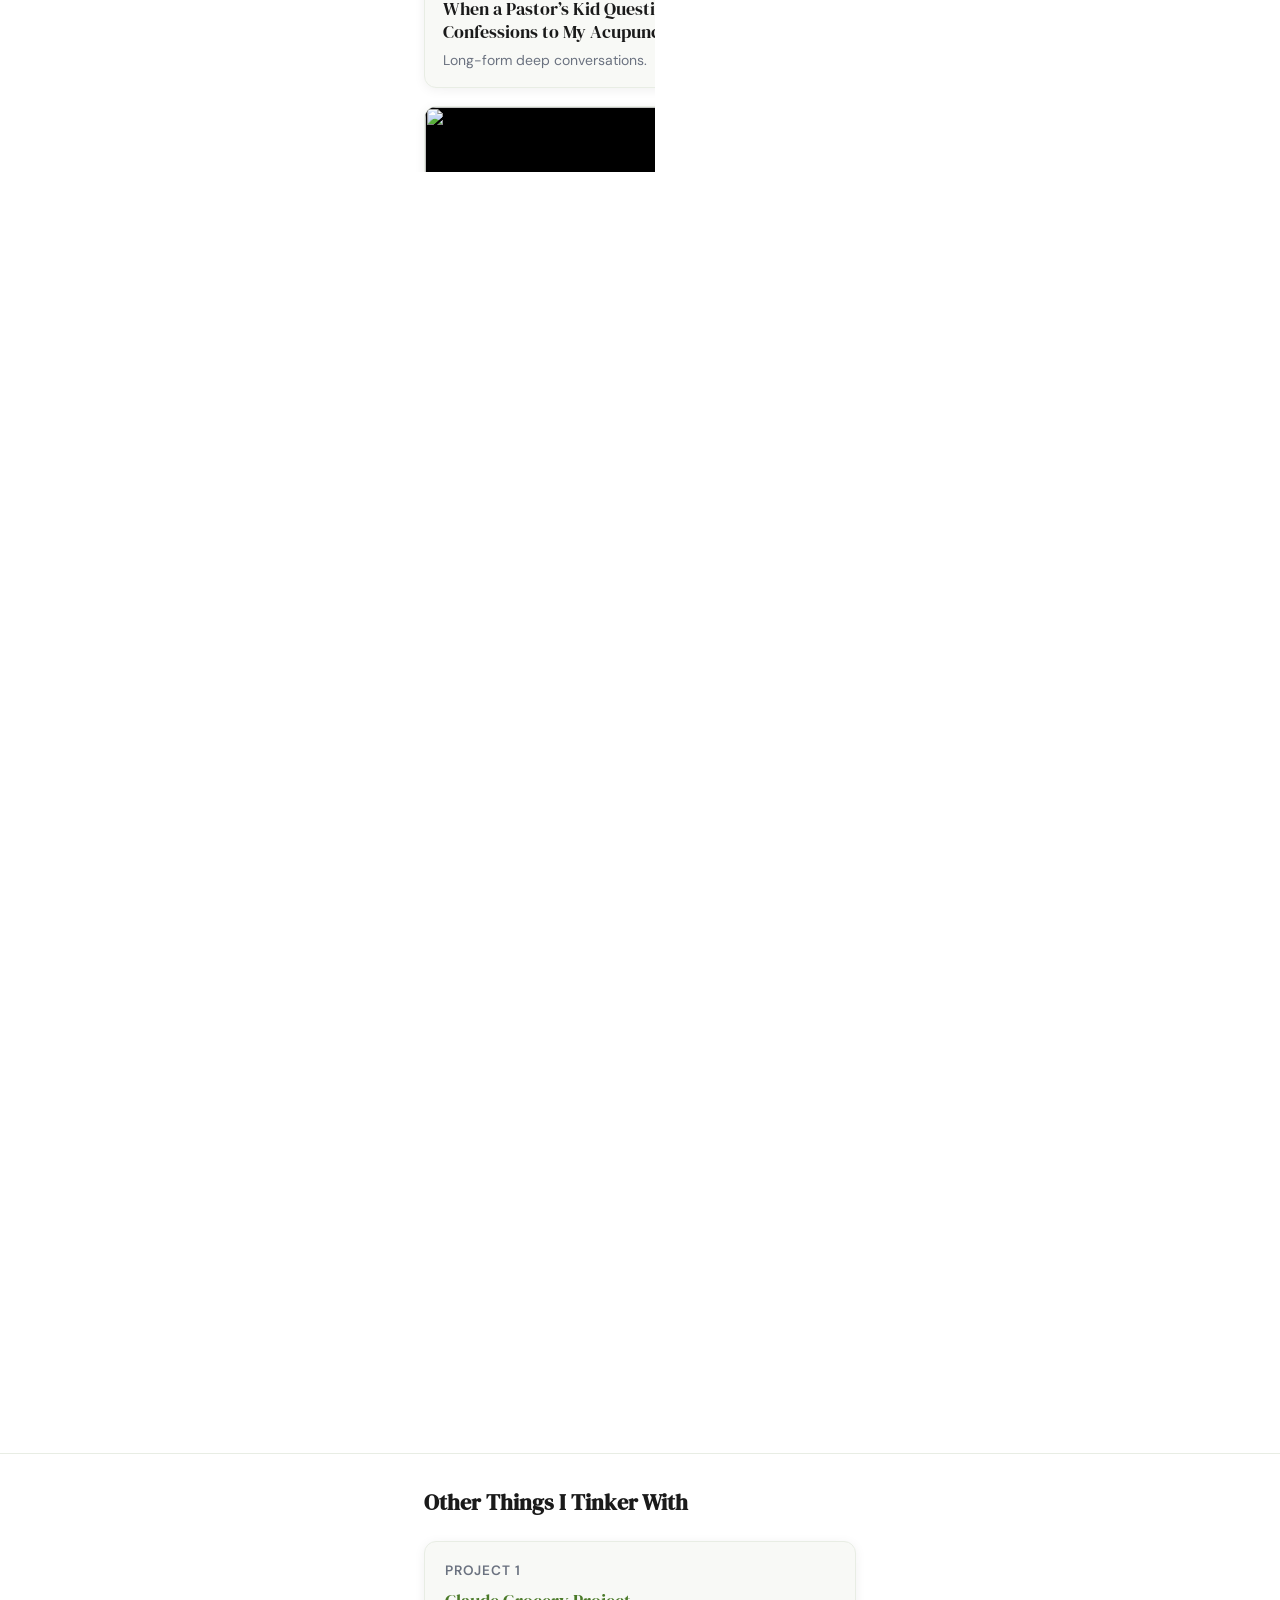
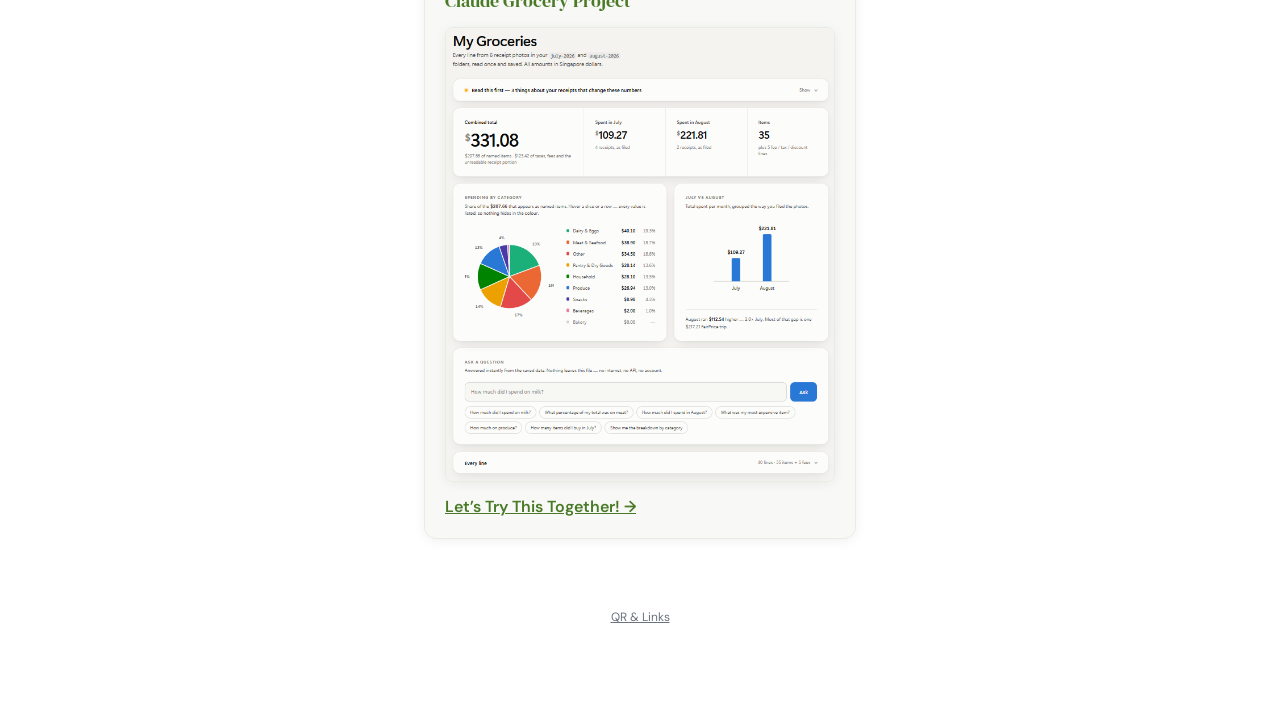
==== commit 86b350ef: "Add Most Recent hero with embedded video, rename Videos section to Portfolio Co-Authored-By: Claude " ====
--- a/index.html
+++ b/index.html
@@ -387,6 +387,37 @@
       line-height: 1.5;
     }
 
+    /* Most Recent — embedded player */
+    .recent-player {
+      position: relative;
+      aspect-ratio: 16 / 9;
+      border-radius: var(--radius-card);
+      overflow: hidden;
+      background: #000;
+      box-shadow: var(--shadow-card);
+    }
+
+    .recent-player iframe {
+      position: absolute;
+      inset: 0;
+      width: 100%;
+      height: 100%;
+      border: 0;
+    }
+
+    .recent-title {
+      font-family: var(--font-display);
+      font-size: 1.25rem;
+      line-height: 1.3;
+      margin-top: 14px;
+    }
+
+    .recent-channel {
+      font-size: 0.875rem;
+      color: var(--color-muted);
+      margin-top: 4px;
+    }
+
     .channel-links {
       display: flex;
       flex-direction: column;
@@ -787,10 +818,35 @@
     </section>
     <!-- /ABOUT -->
 
+    <!-- MOST RECENT
+         To swap the video: change the ID in the iframe src and the link,
+         and update the title + channel below. -->
+    <section id="recent">
+      <div class="container animate" style="animation-delay: 150ms;">
+        <h2 class="section-heading">Most Recent</h2>
+        <div class="recent-player">
+          <iframe
+            src="https://www.youtube-nocookie.com/embed/jE3r3IwtatA"
+            title="Menopause Brain Fog: Is It Permanent, or Early Dementia?"
+            loading="lazy"
+            allow="accelerometer; autoplay; clipboard-write; encrypted-media; gyroscope; picture-in-picture; web-share"
+            referrerpolicy="strict-origin-when-cross-origin"
+            allowfullscreen
+          ></iframe>
+        </div>
+        <p class="recent-title">Menopause Brain Fog: Is It Permanent, or Early Dementia?</p>
+        <p class="recent-channel">
+          Midlife Brain Project &middot;
+          <a href="https://youtu.be/jE3r3IwtatA" target="_blank" rel="noopener noreferrer" style="text-decoration: underline;">Watch on YouTube</a>
+        </p>
+      </div>
+    </section>
+    <!-- /MOST RECENT -->
+
     <!-- VIDEOS -->
     <section id="videos">
       <div class="container animate" style="animation-delay: 200ms;">
-        <h2 class="section-heading">Videos I&rsquo;ve Made</h2>
+        <h2 class="section-heading">Portfolio</h2>
         <div class="video-cards">
 
           <a
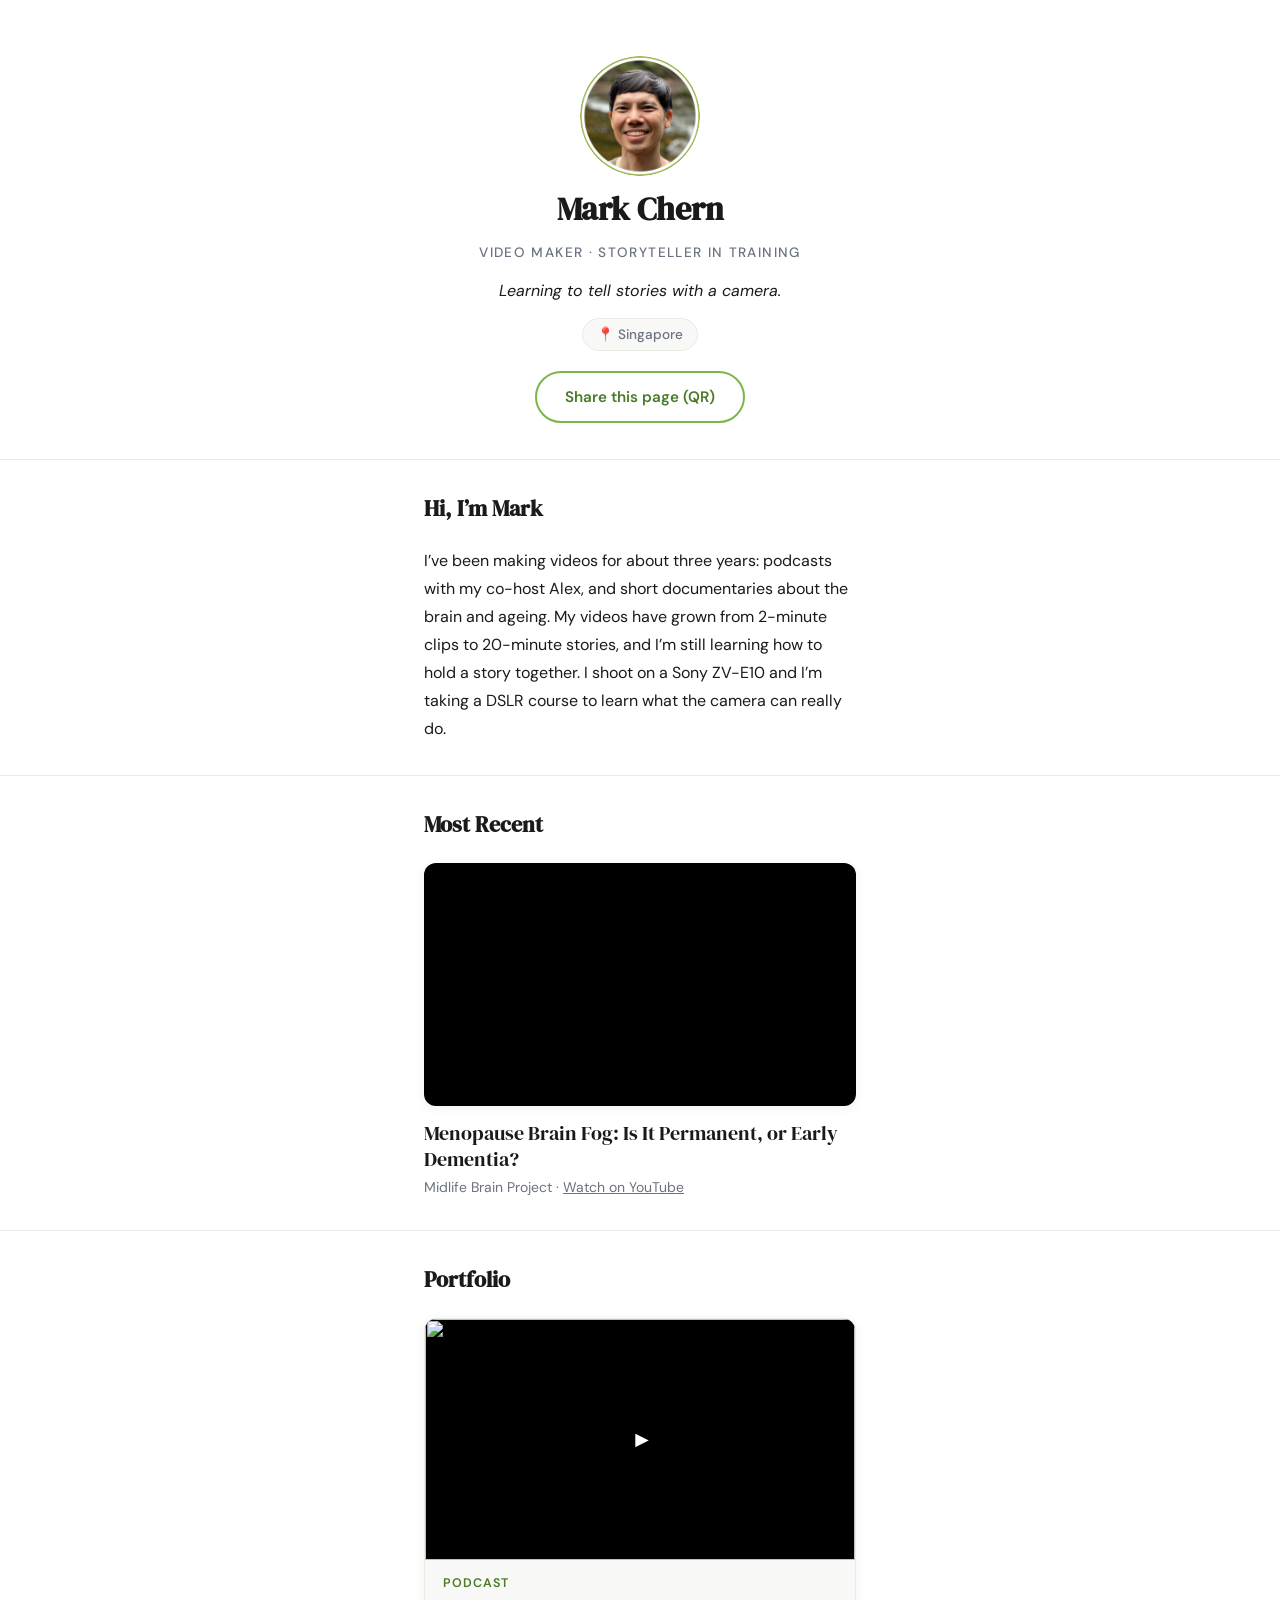
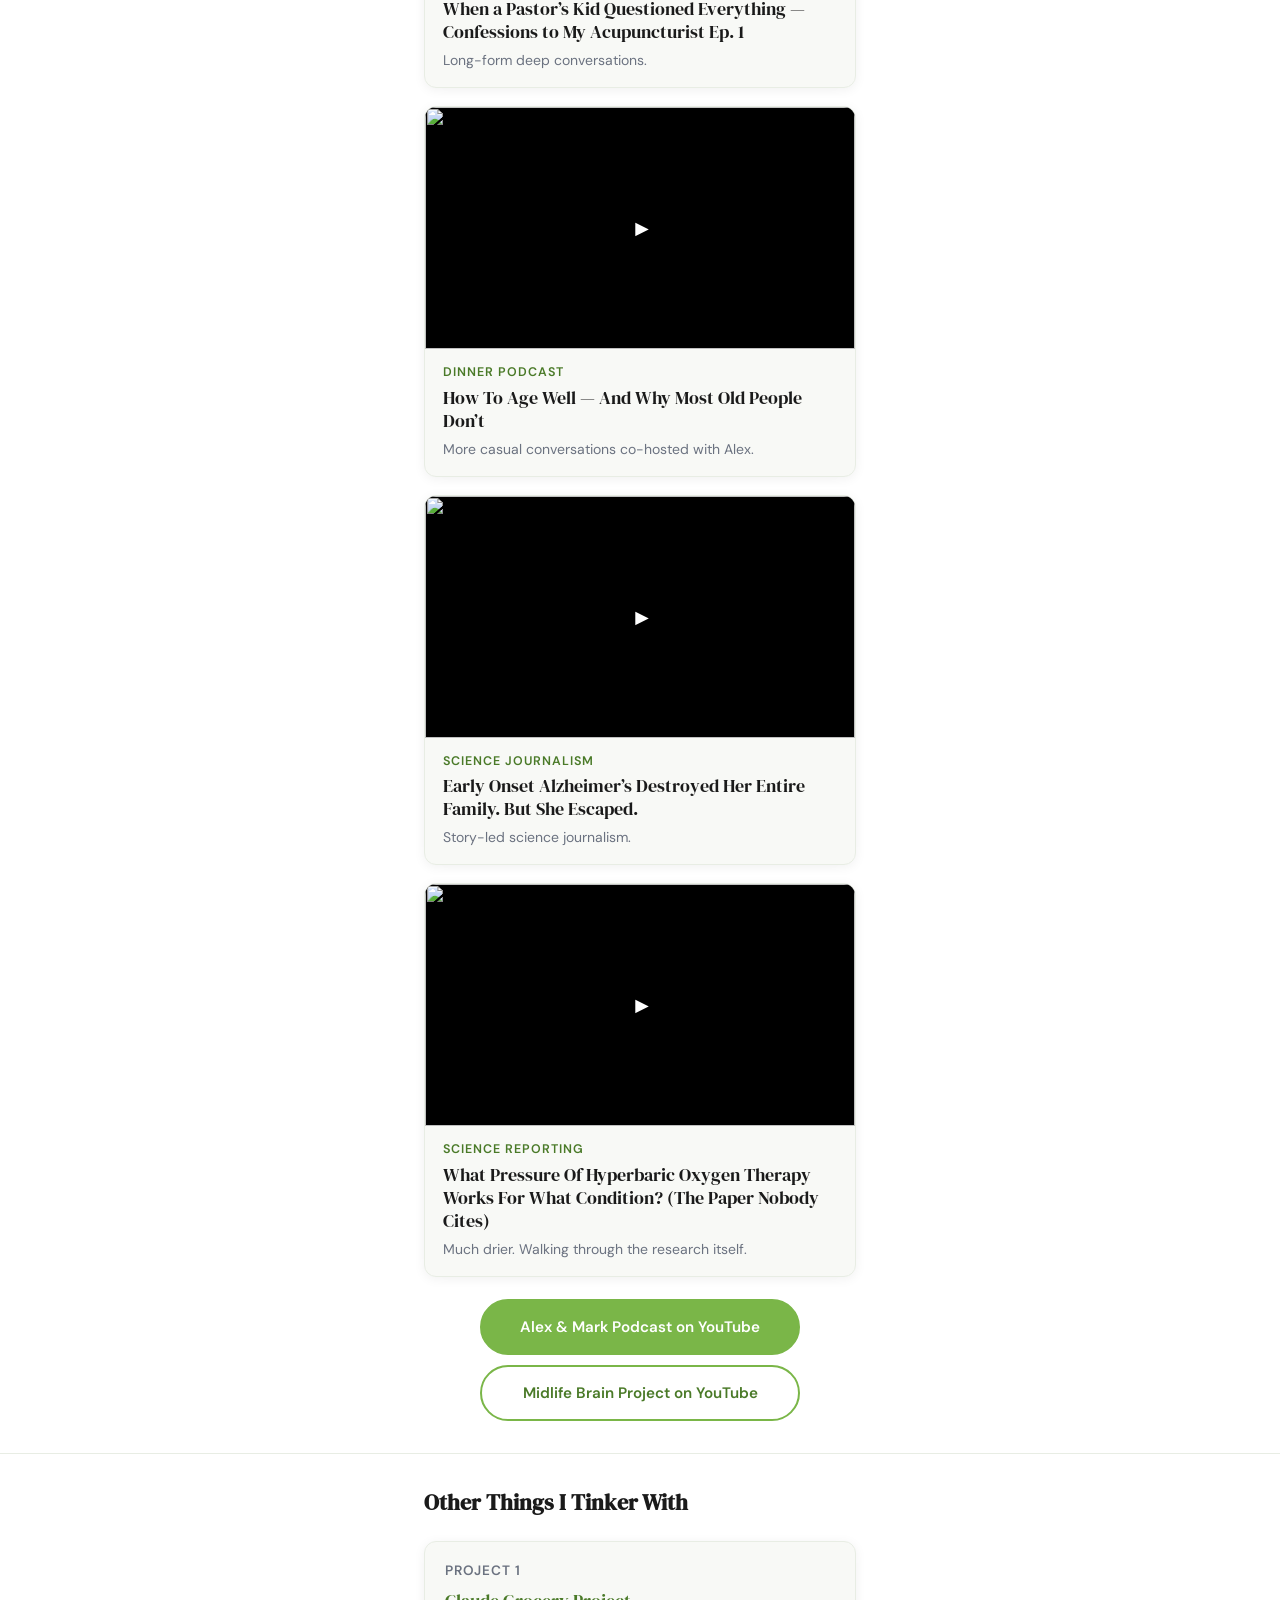
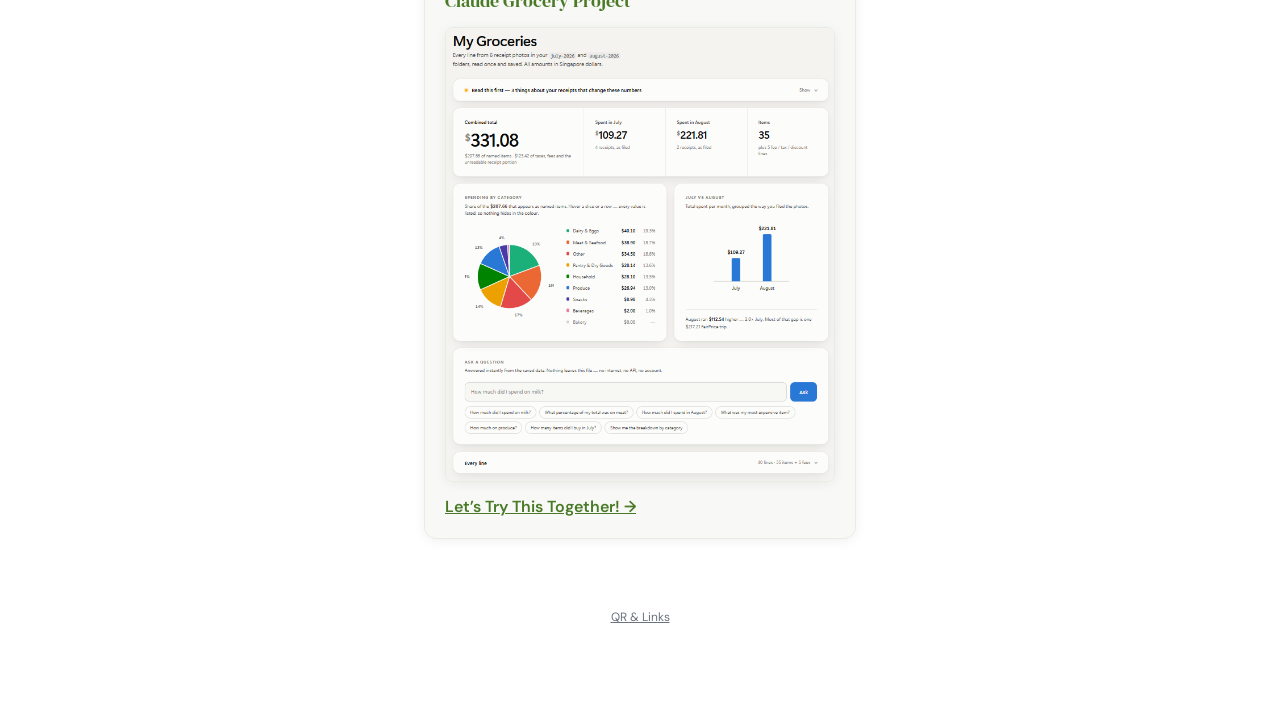
==== commit 2e44b3e7: "Add Vercel Web Analytics script to all pages Co-Authored-By: Claude Opus 5.5 <noreply@anthropic.com>" ====
--- a/index.html
+++ b/index.html
@@ -9,6 +9,10 @@
 
   <!-- GOOGLE FONTS -->
   <link href="https://fonts.googleapis.com/css2?family=DM+Serif+Display&family=DM+Sans:wght@400;500;600&display=swap" rel="stylesheet" />
+
+  <!-- VERCEL WEB ANALYTICS — visitor stats in the Vercel dashboard -->
+  <script>window.va = window.va || function () { (window.vaq = window.vaq || []).push(arguments); };</script>
+  <script defer src="/_vercel/insights/script.js"></script>
 
   <!-- QRCODE.JS — used on Page 2 only -->
   <script src="https://cdnjs.cloudflare.com/ajax/libs/qrcodejs/1.0.0/qrcode.min.js"></script>
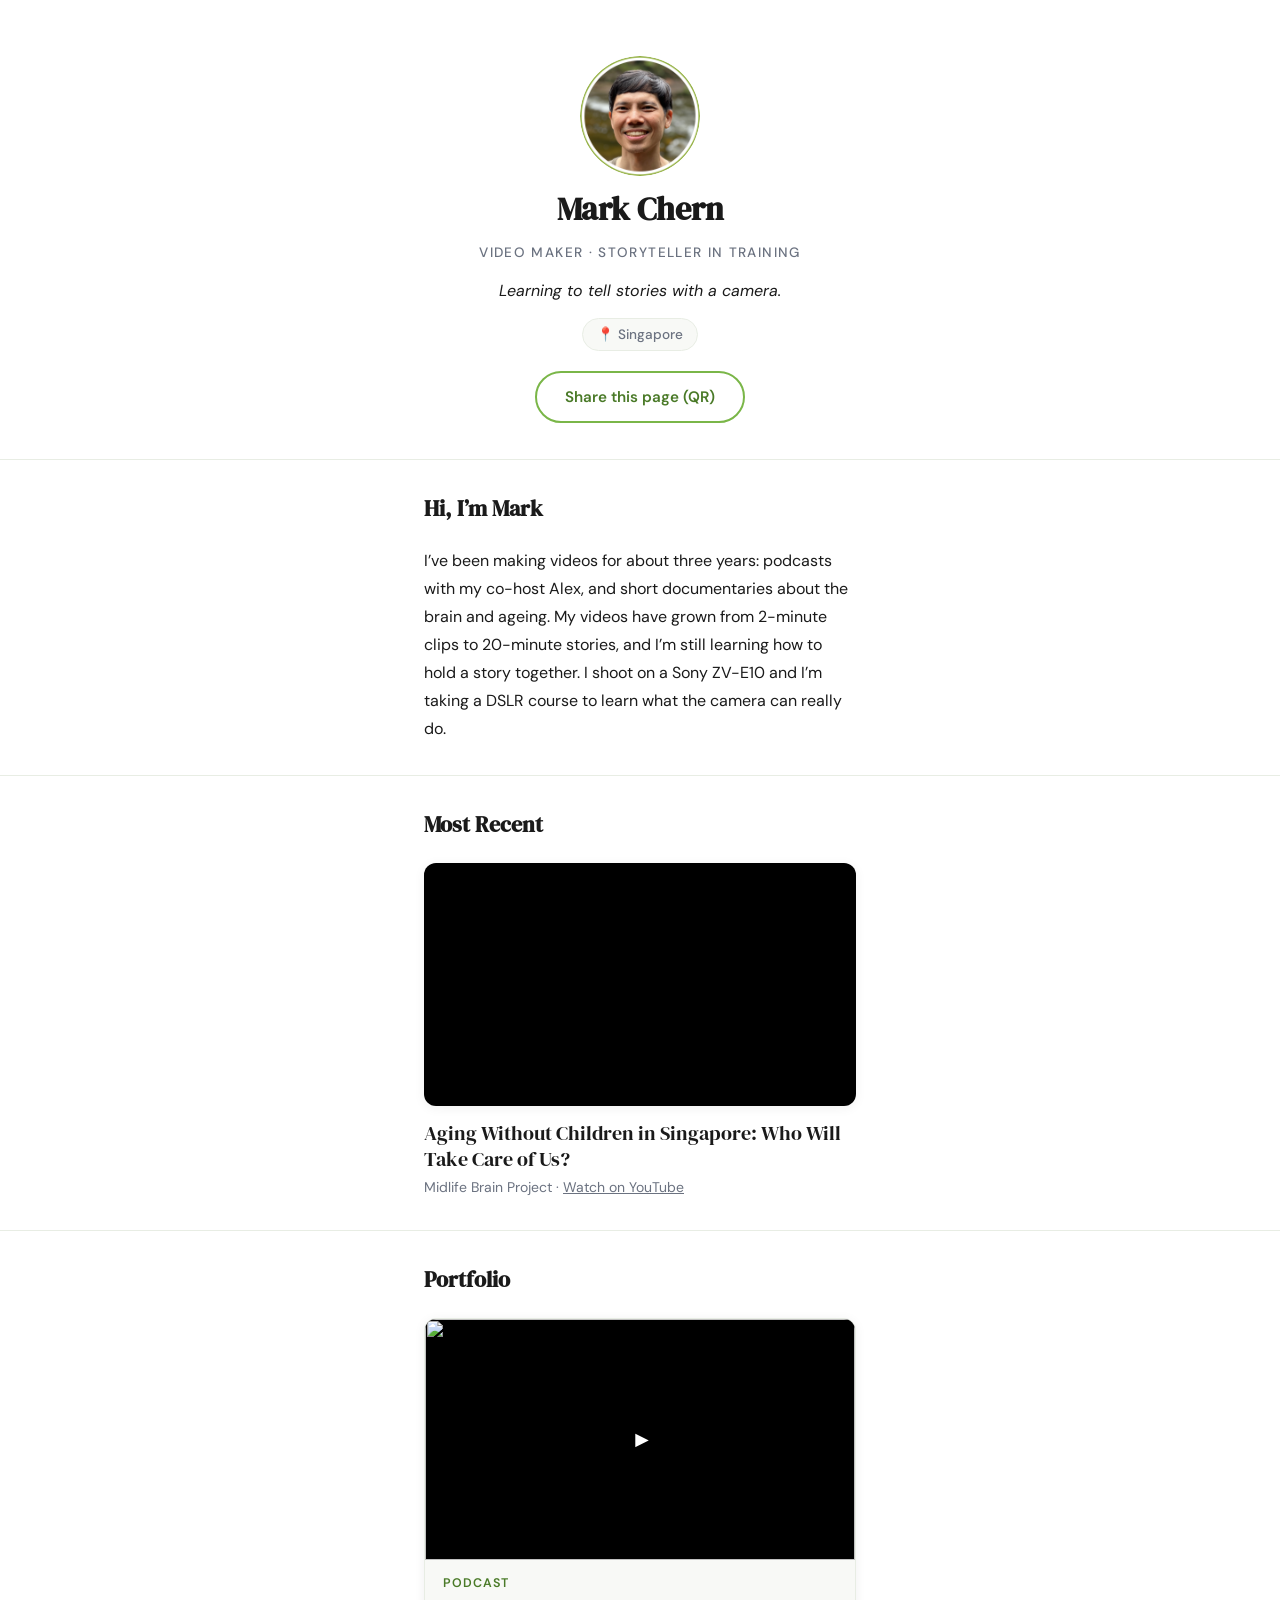
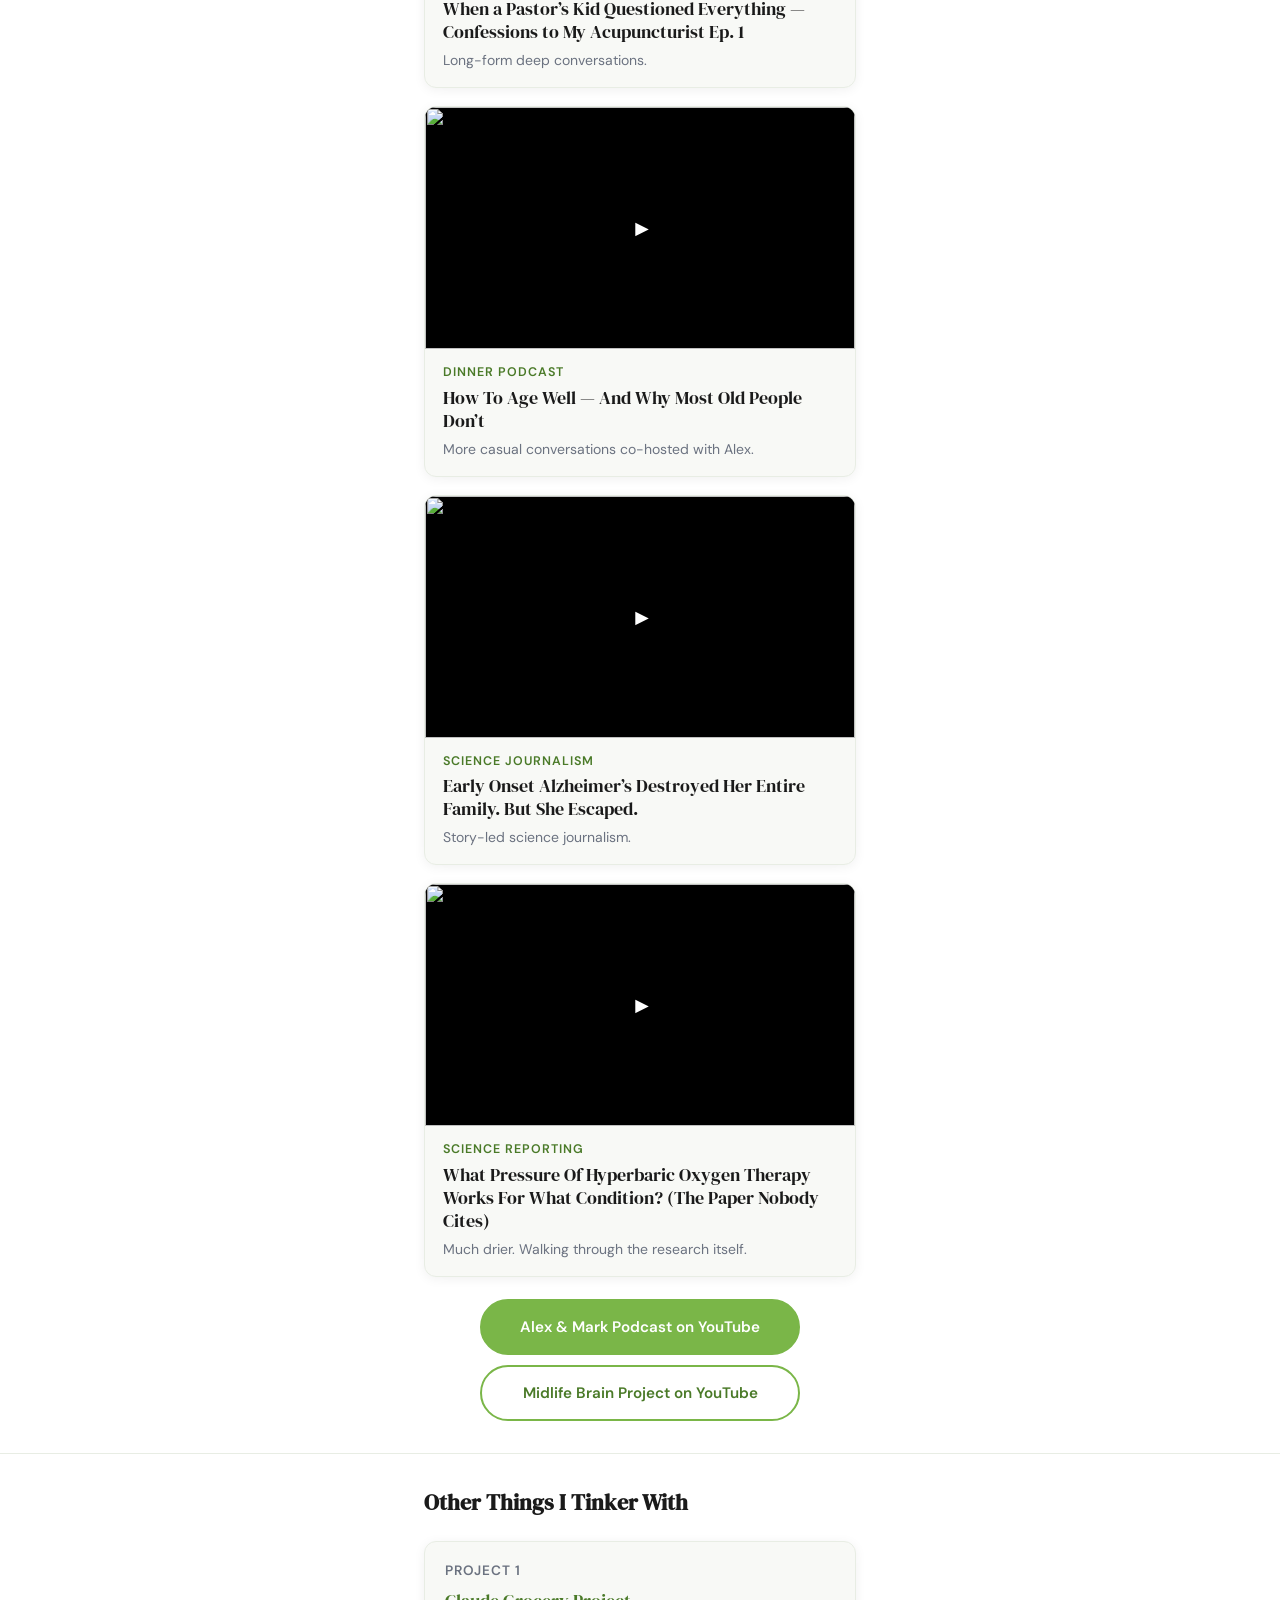
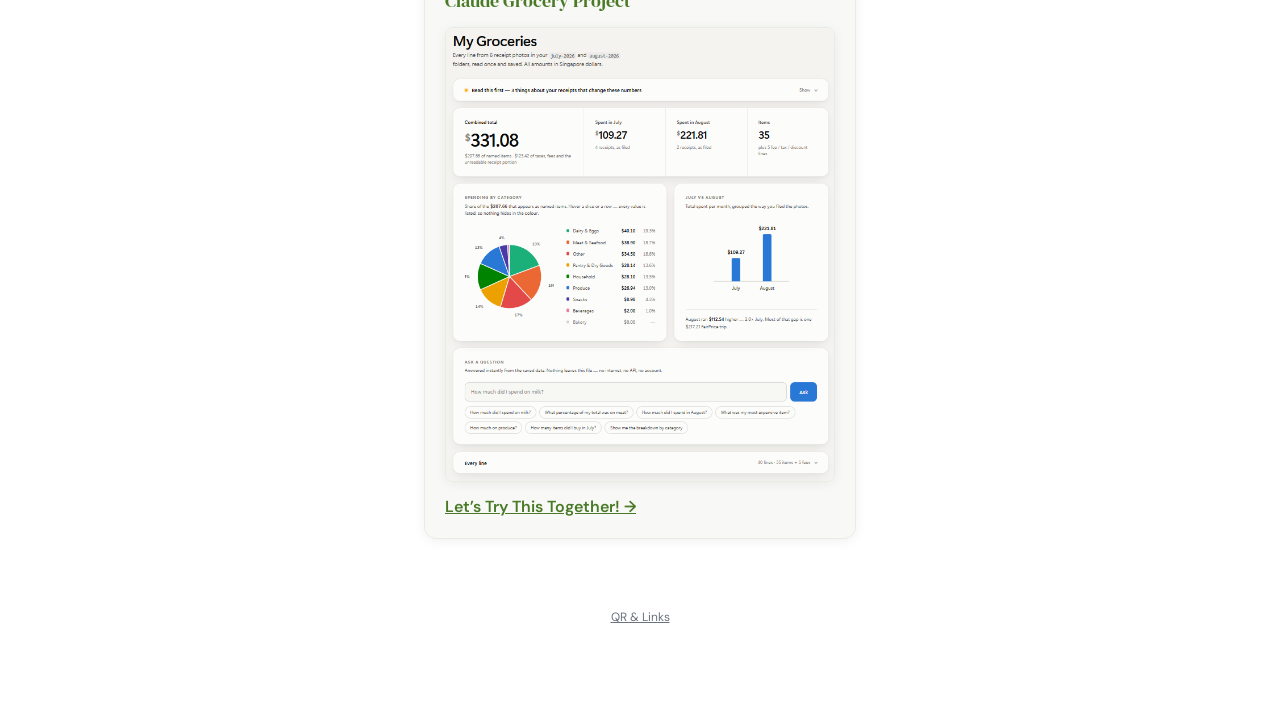
==== commit 4a10da6f: "Feature 'Aging Without Children in Singapore' as Most Recent video Co-Authored-By: Claude Opus 5.5 <" ====
--- a/index.html
+++ b/index.html
@@ -830,18 +830,18 @@
         <h2 class="section-heading">Most Recent</h2>
         <div class="recent-player">
           <iframe
-            src="https://www.youtube-nocookie.com/embed/jE3r3IwtatA"
-            title="Menopause Brain Fog: Is It Permanent, or Early Dementia?"
+            src="https://www.youtube-nocookie.com/embed/PHTKDT9FQ9U"
+            title="Aging Without Children in Singapore: Who Will Take Care of Us?"
             loading="lazy"
             allow="accelerometer; autoplay; clipboard-write; encrypted-media; gyroscope; picture-in-picture; web-share"
             referrerpolicy="strict-origin-when-cross-origin"
             allowfullscreen
           ></iframe>
         </div>
-        <p class="recent-title">Menopause Brain Fog: Is It Permanent, or Early Dementia?</p>
+        <p class="recent-title">Aging Without Children in Singapore: Who Will Take Care of Us?</p>
         <p class="recent-channel">
           Midlife Brain Project &middot;
-          <a href="https://youtu.be/jE3r3IwtatA" target="_blank" rel="noopener noreferrer" style="text-decoration: underline;">Watch on YouTube</a>
+          <a href="https://youtu.be/PHTKDT9FQ9U" target="_blank" rel="noopener noreferrer" style="text-decoration: underline;">Watch on YouTube</a>
         </p>
       </div>
     </section>
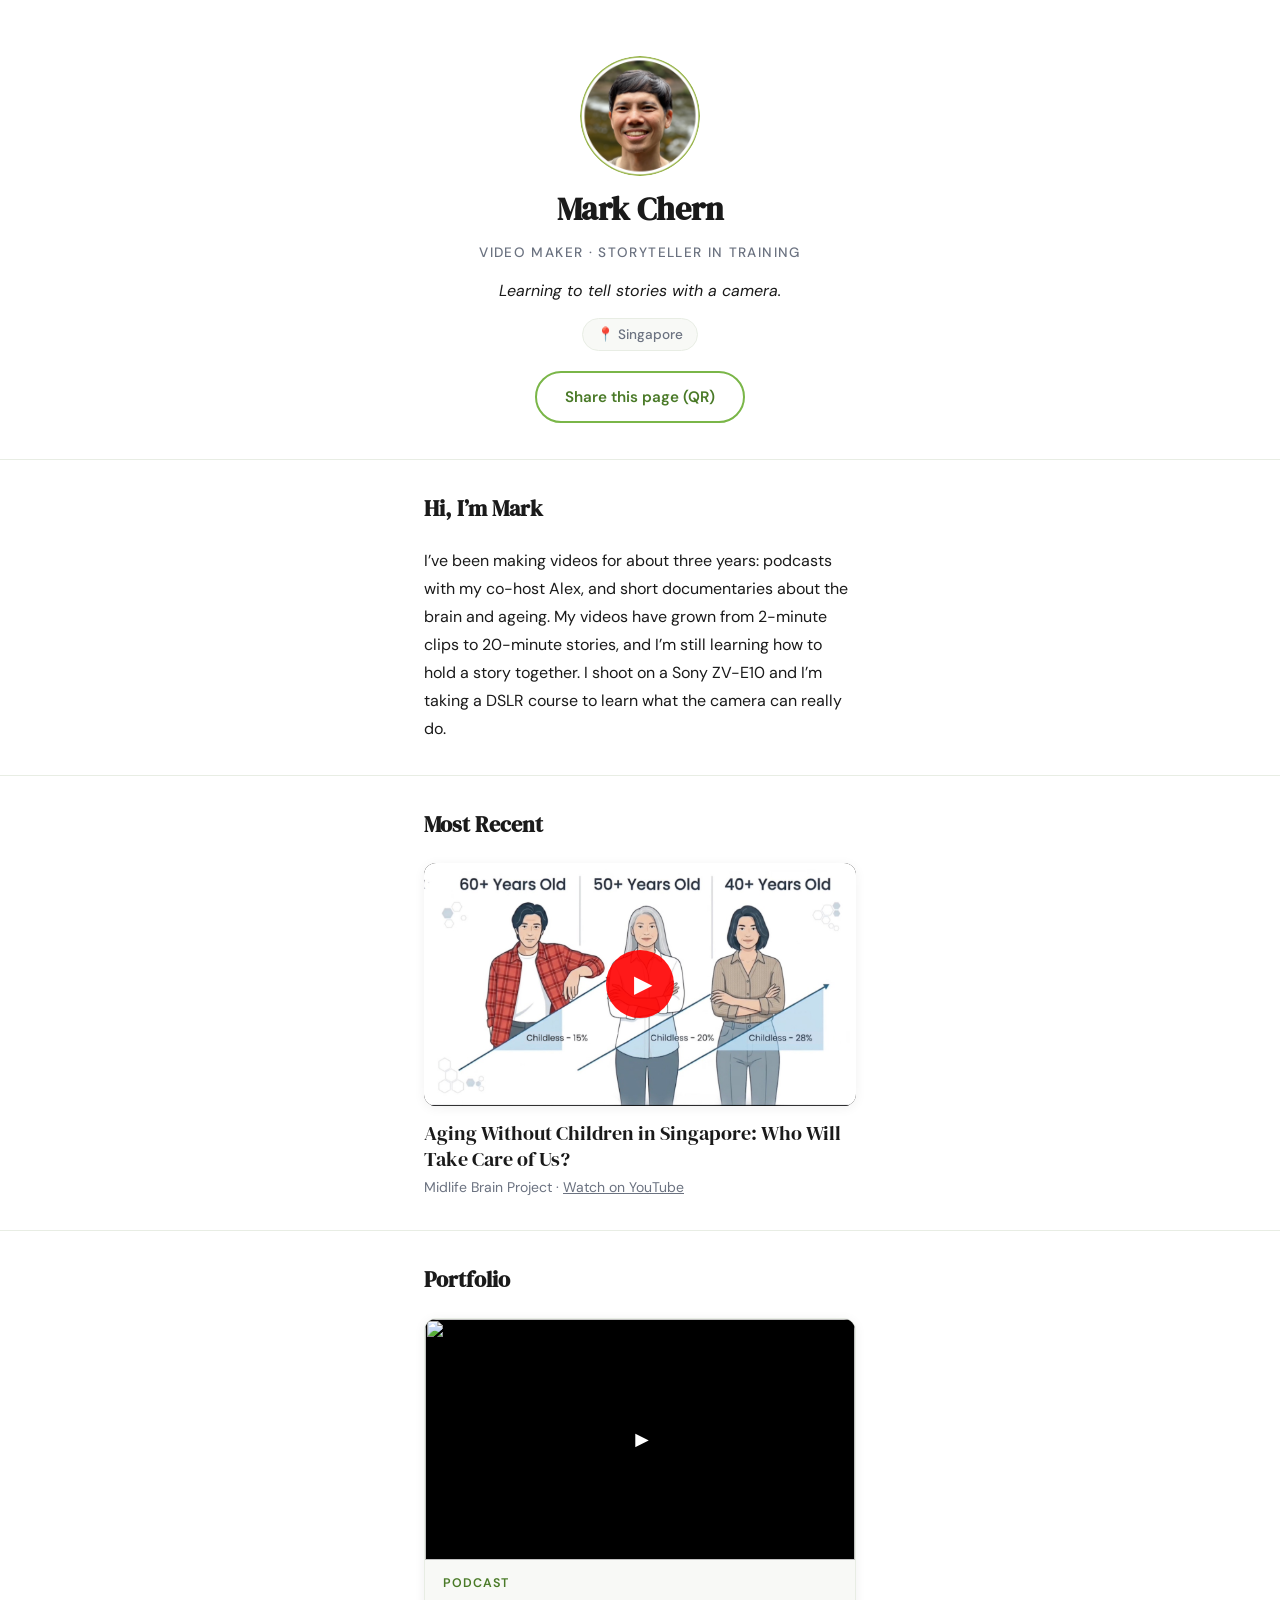
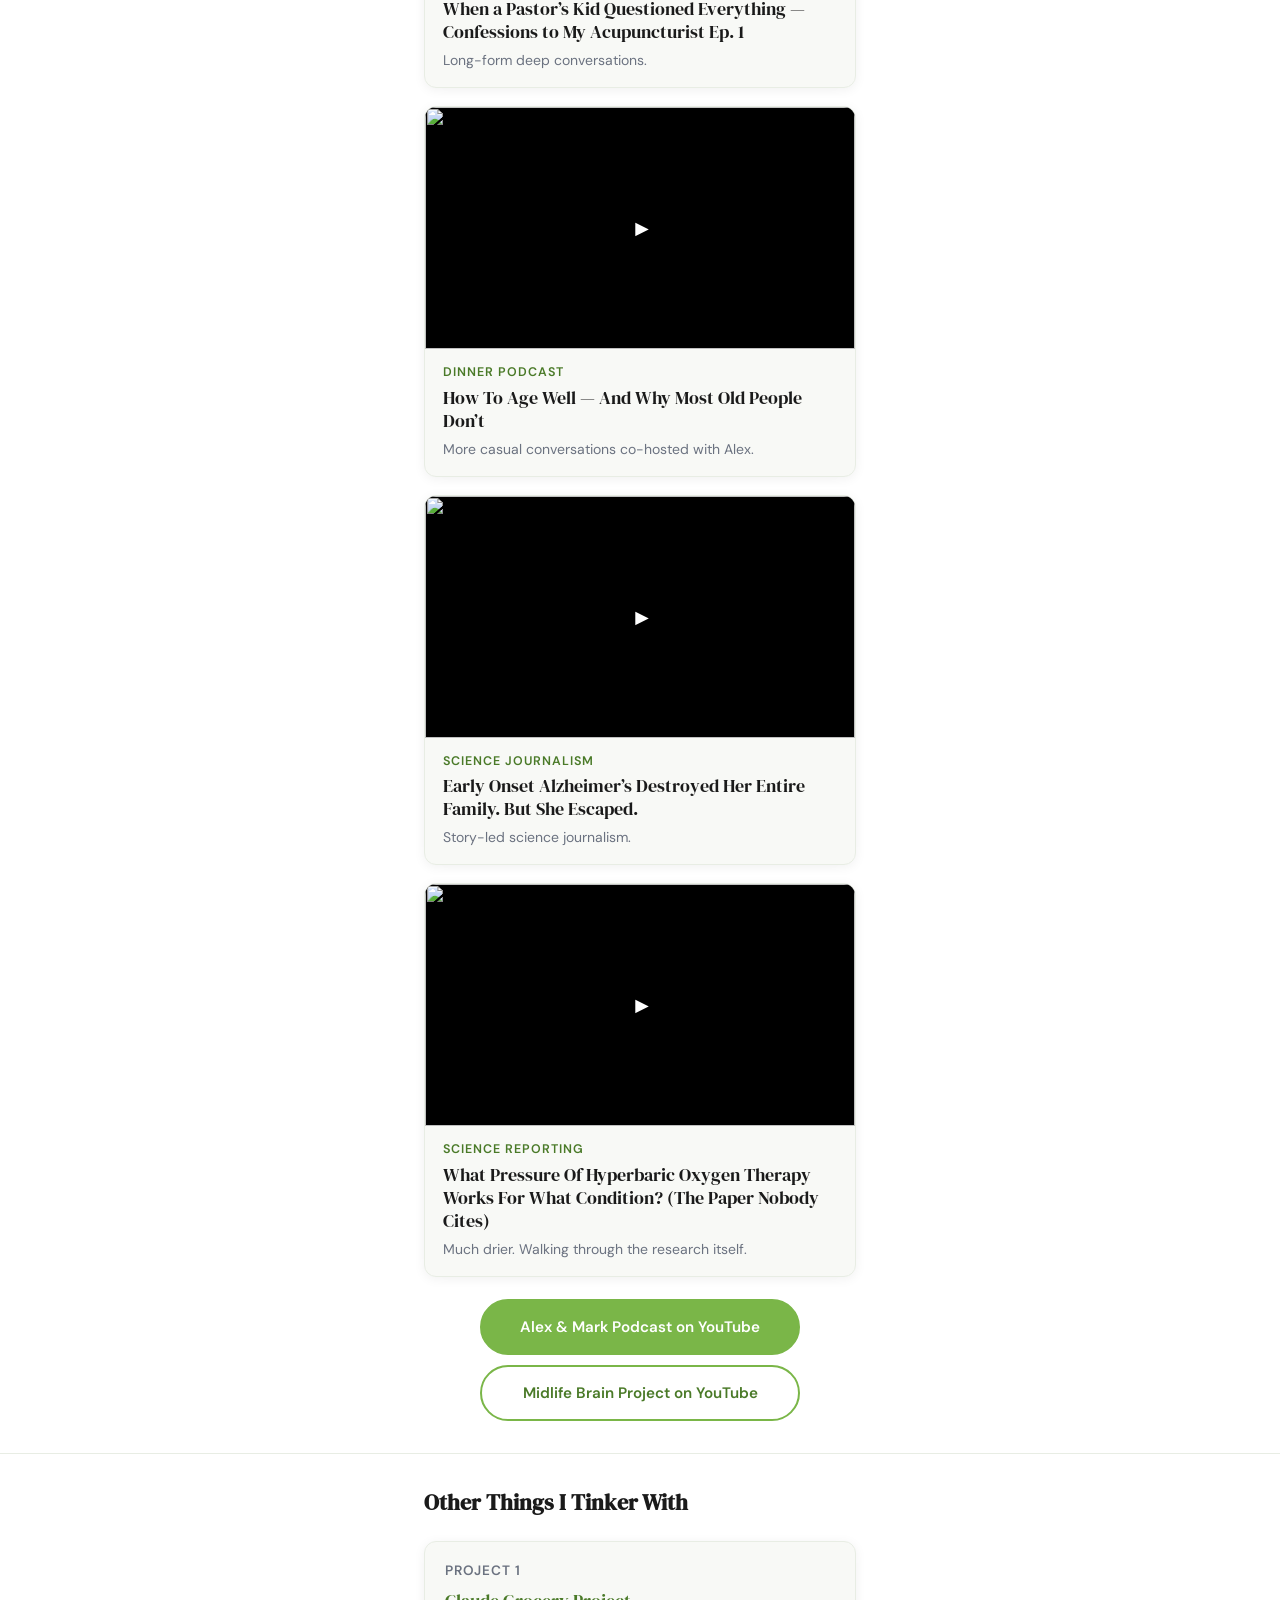
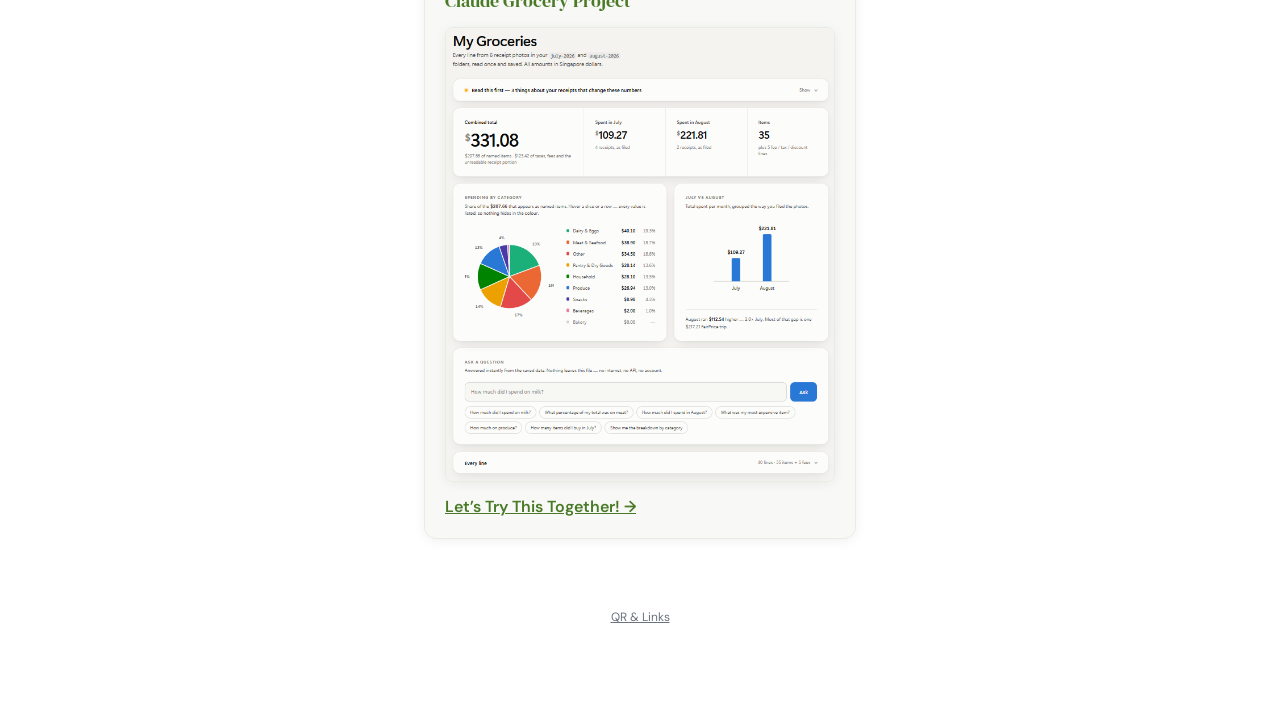
==== commit 1afe7883: "Use custom childless-millennials thumbnail for Most Recent, click to play Co-Authored-By: Claude Opu" ====
--- a/index.html
+++ b/index.html
@@ -407,6 +407,47 @@
       width: 100%;
       height: 100%;
       border: 0;
+    }
+
+    /* Custom thumbnail shown until the viewer taps play */
+    .recent-poster {
+      position: absolute;
+      inset: 0;
+      width: 100%;
+      height: 100%;
+      padding: 0;
+      border: 0;
+      background: #000;
+      cursor: pointer;
+    }
+
+    .recent-poster img {
+      width: 100%;
+      height: 100%;
+      object-fit: cover;
+    }
+
+    .recent-poster::after {
+      content: '▶';
+      position: absolute;
+      left: 50%;
+      top: 50%;
+      transform: translate(-50%, -50%);
+      width: 68px;
+      height: 68px;
+      border-radius: 50%;
+      background: rgba(255, 0, 0, 0.9);
+      color: #FFFFFF;
+      font-size: 1.5rem;
+      display: flex;
+      align-items: center;
+      justify-content: center;
+      padding-left: 5px;
+      transition: transform var(--transition);
+    }
+
+    .recent-poster:hover::after {
+      transform: translate(-50%, -50%) scale(1.08);
     }
 
     .recent-title {
@@ -823,20 +864,20 @@
     <!-- /ABOUT -->
 
     <!-- MOST RECENT
-         To swap the video: change the ID in the iframe src and the link,
-         and update the title + channel below. -->
+         To swap the video: change data-video-id and the YouTube link,
+         the thumbnail image (images/), and the title + channel below. -->
     <section id="recent">
       <div class="container animate" style="animation-delay: 150ms;">
         <h2 class="section-heading">Most Recent</h2>
         <div class="recent-player">
-          <iframe
-            src="https://www.youtube-nocookie.com/embed/PHTKDT9FQ9U"
-            title="Aging Without Children in Singapore: Who Will Take Care of Us?"
-            loading="lazy"
-            allow="accelerometer; autoplay; clipboard-write; encrypted-media; gyroscope; picture-in-picture; web-share"
-            referrerpolicy="strict-origin-when-cross-origin"
-            allowfullscreen
-          ></iframe>
+          <button
+            class="recent-poster"
+            data-video-id="PHTKDT9FQ9U"
+            onclick="playRecent(this)"
+            aria-label="Play Aging Without Children in Singapore: Who Will Take Care of Us?"
+          >
+            <img src="images/childless-millennials.jpg" alt="Childless rates rising: 15% of 60+, 20% of 50+, 28% of 40+" />
+          </button>
         </div>
         <p class="recent-title">Aging Without Children in Singapore: Who Will Take Care of Us?</p>
         <p class="recent-channel">
@@ -1096,6 +1137,19 @@
     }
 
     // ----------------------------------------------------------------
+    // MOST RECENT — swap the custom thumbnail for the YouTube player
+    // ----------------------------------------------------------------
+    function playRecent(btn) {
+      var iframe = document.createElement('iframe');
+      iframe.src = 'https://www.youtube-nocookie.com/embed/' + btn.dataset.videoId + '?autoplay=1';
+      iframe.title = btn.getAttribute('aria-label').replace(/^Play /, '');
+      iframe.allow = 'accelerometer; autoplay; clipboard-write; encrypted-media; gyroscope; picture-in-picture; web-share';
+      iframe.referrerPolicy = 'strict-origin-when-cross-origin';
+      iframe.allowFullscreen = true;
+      btn.replaceWith(iframe);
+    }
+
+    // ----------------------------------------------------------------
     // QR CODE GENERATION
     // ----------------------------------------------------------------
     // QR_URL — replace the URL below with the hosted URL when ready
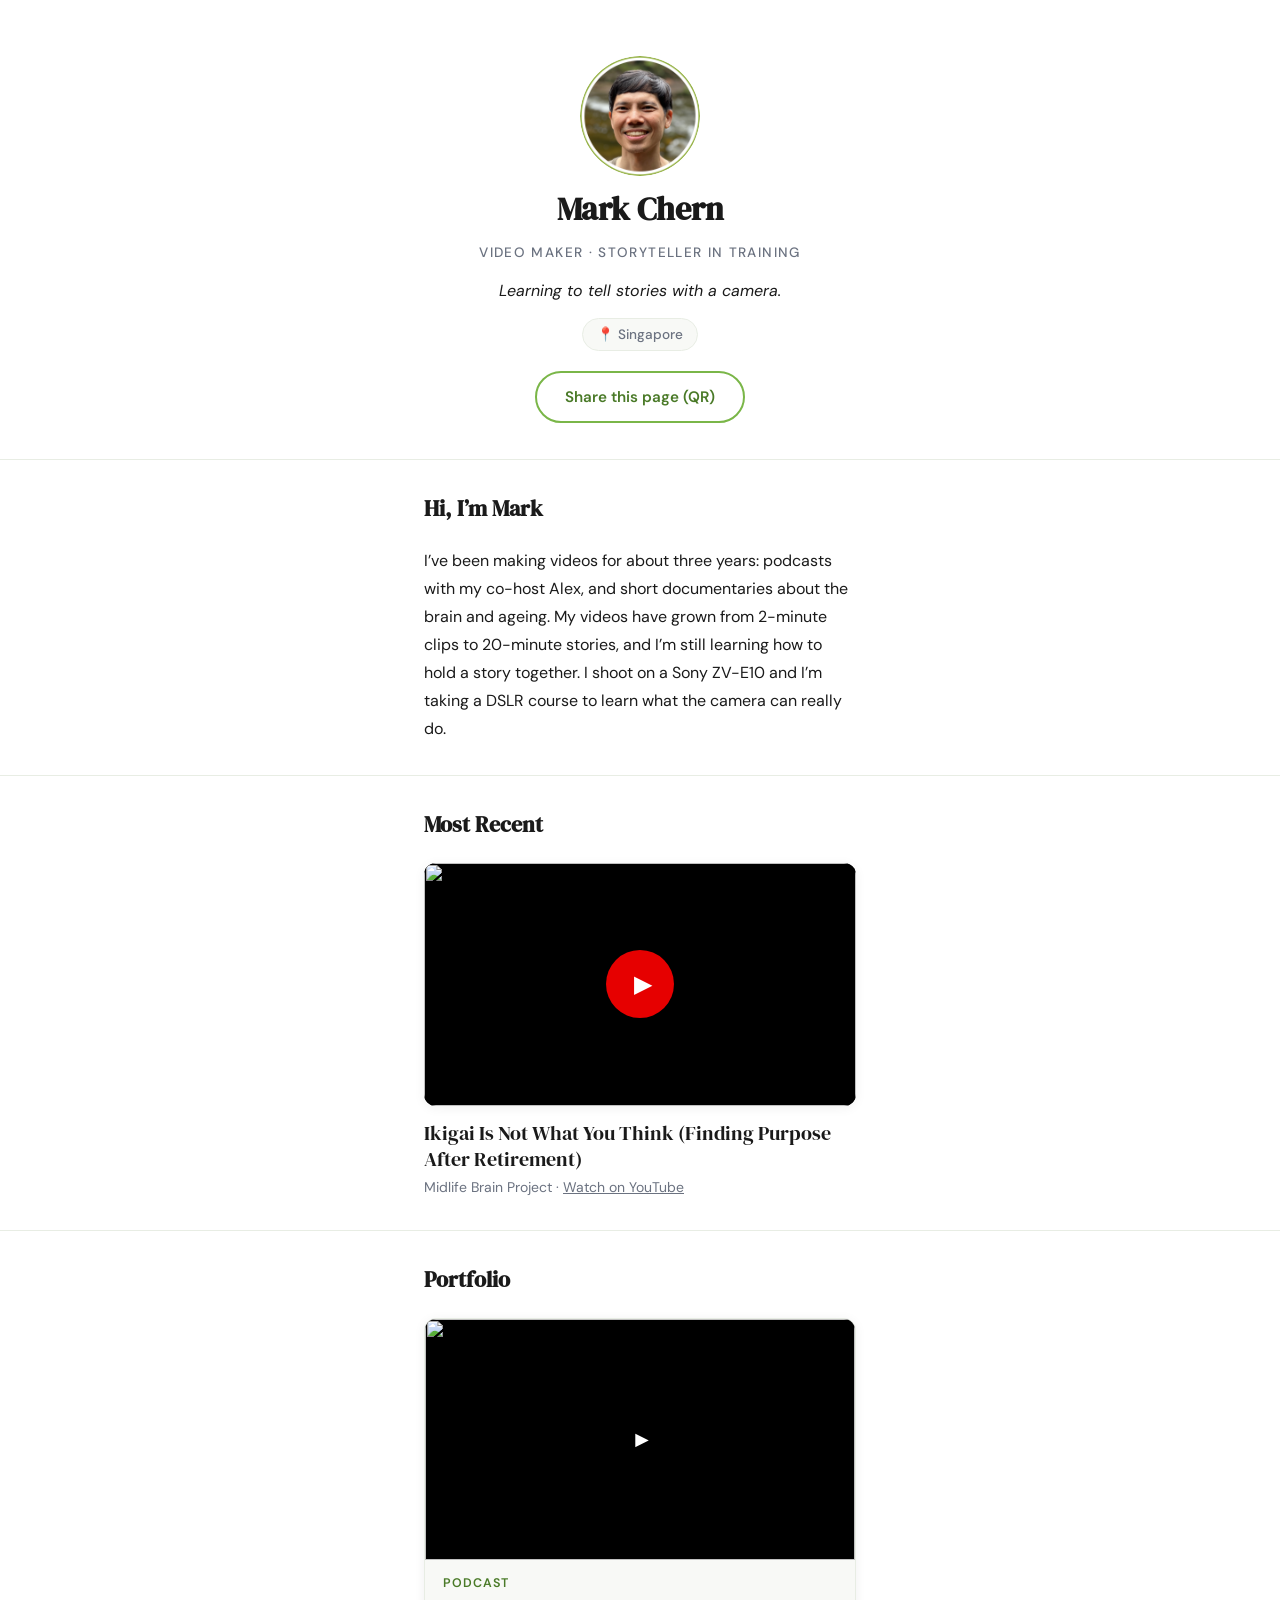
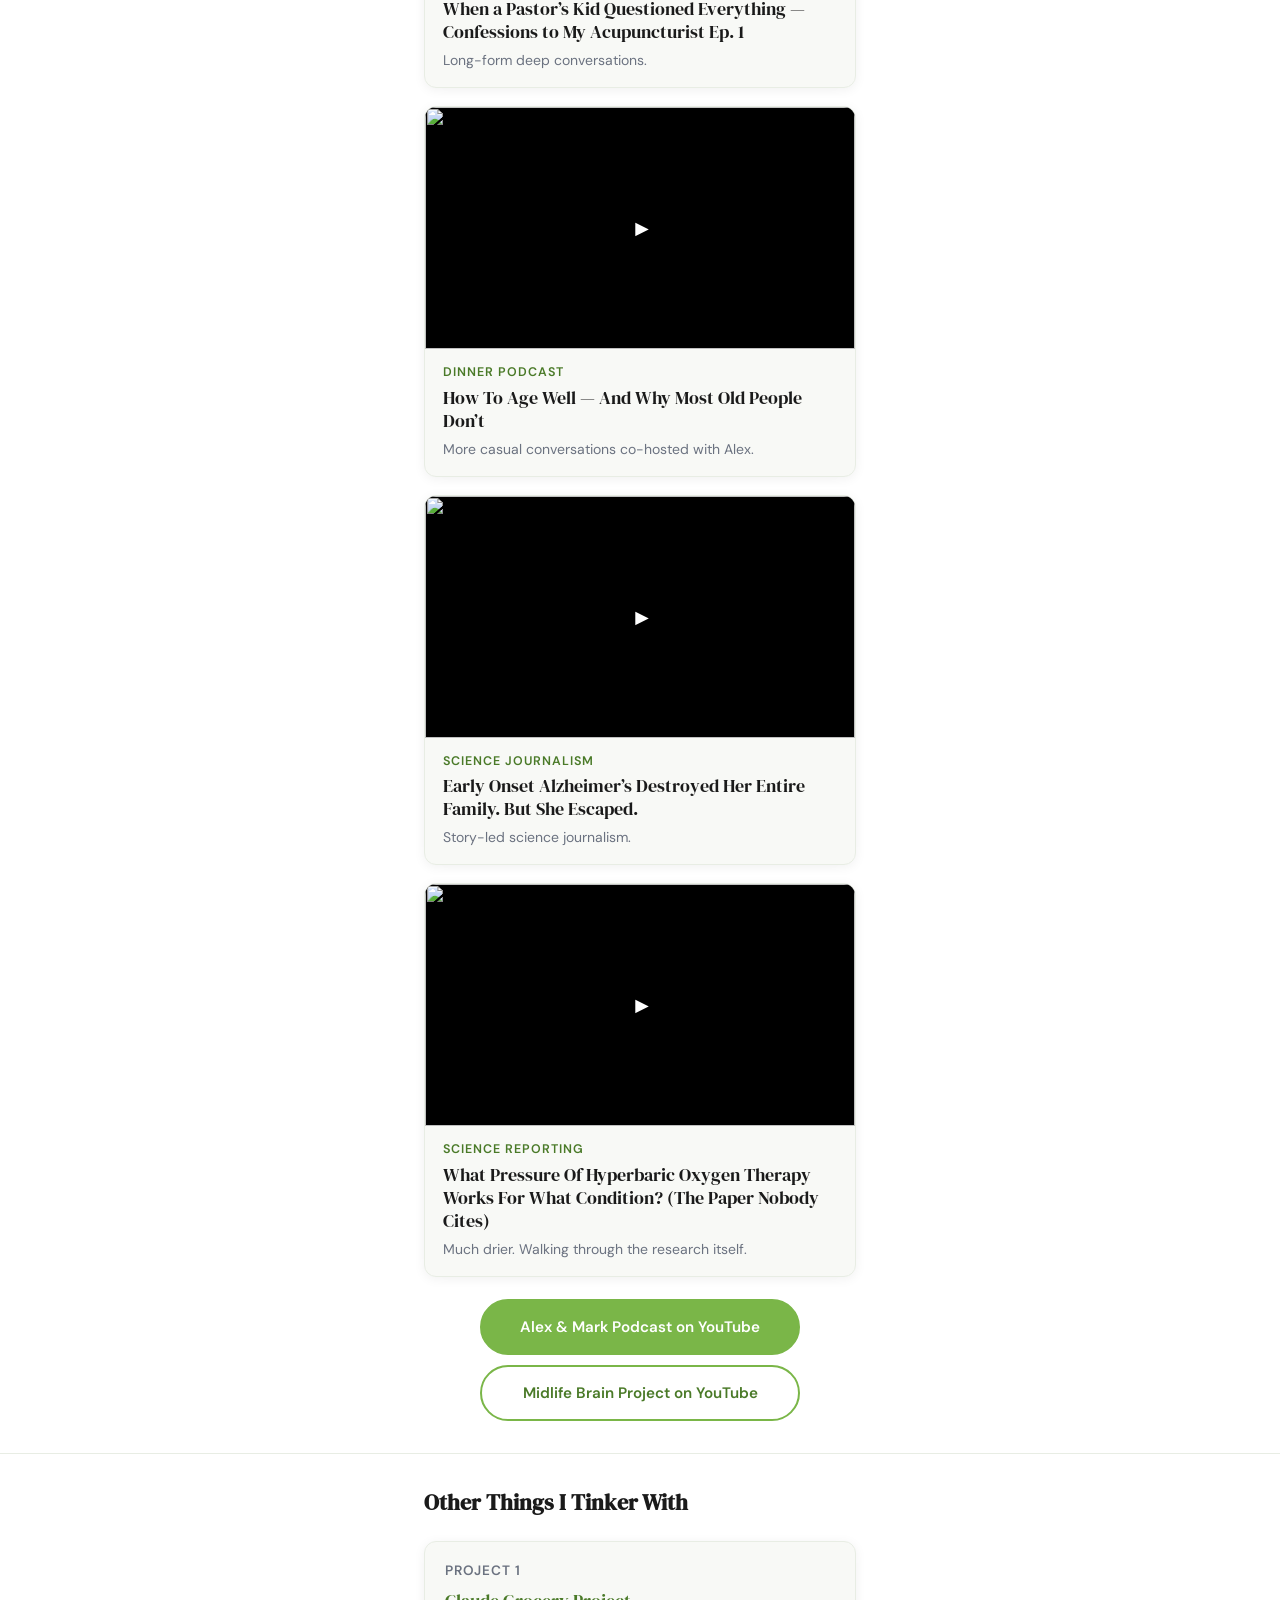
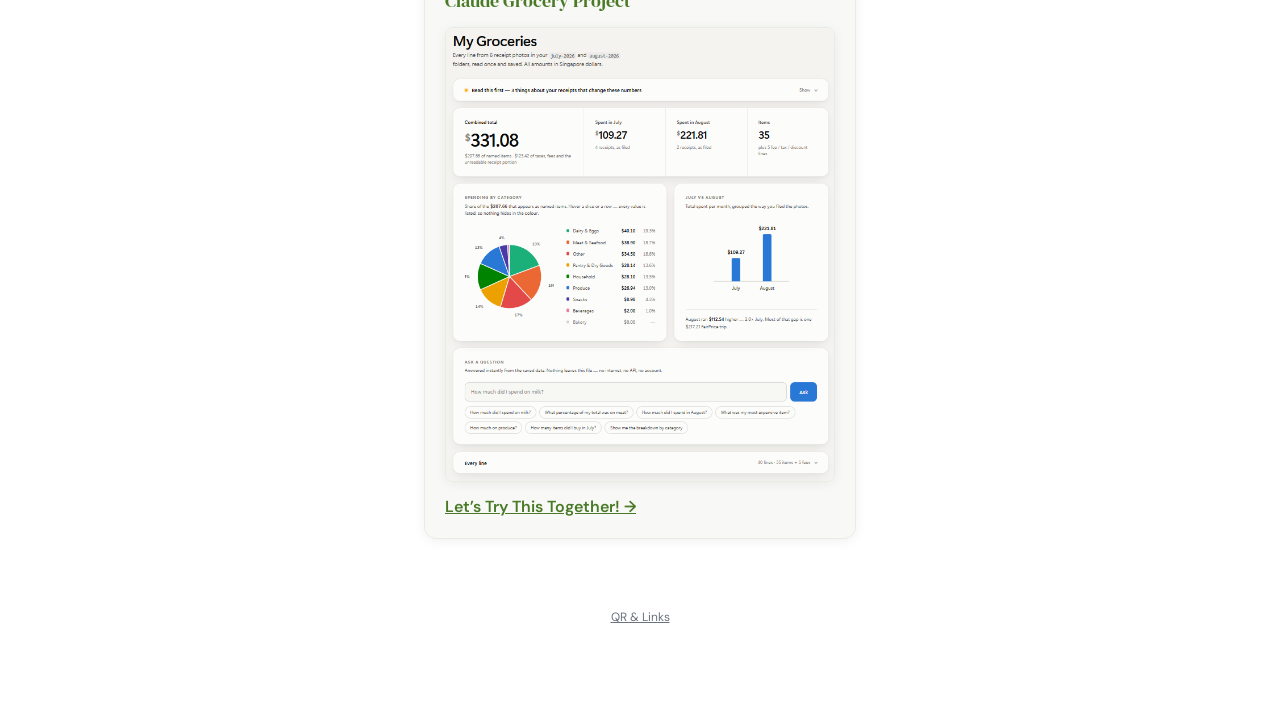
==== commit 3b752779: "Feature 'Ikigai Is Not What You Think' as Most Recent video Co-Authored-By: Claude Opus 5.5 <noreply" ====
--- a/index.html
+++ b/index.html
@@ -872,17 +872,17 @@
         <div class="recent-player">
           <button
             class="recent-poster"
-            data-video-id="PHTKDT9FQ9U"
+            data-video-id="81hw7FfV2xc"
             onclick="playRecent(this)"
-            aria-label="Play Aging Without Children in Singapore: Who Will Take Care of Us?"
+            aria-label="Play Ikigai Is Not What You Think (Finding Purpose After Retirement)"
           >
-            <img src="images/childless-millennials.jpg" alt="Childless rates rising: 15% of 60+, 20% of 50+, 28% of 40+" />
+            <img src="https://i.ytimg.com/vi/81hw7FfV2xc/maxresdefault.jpg" alt="" />
           </button>
         </div>
-        <p class="recent-title">Aging Without Children in Singapore: Who Will Take Care of Us?</p>
+        <p class="recent-title">Ikigai Is Not What You Think (Finding Purpose After Retirement)</p>
         <p class="recent-channel">
           Midlife Brain Project &middot;
-          <a href="https://youtu.be/PHTKDT9FQ9U" target="_blank" rel="noopener noreferrer" style="text-decoration: underline;">Watch on YouTube</a>
+          <a href="https://youtu.be/81hw7FfV2xc" target="_blank" rel="noopener noreferrer" style="text-decoration: underline;">Watch on YouTube</a>
         </p>
       </div>
     </section>
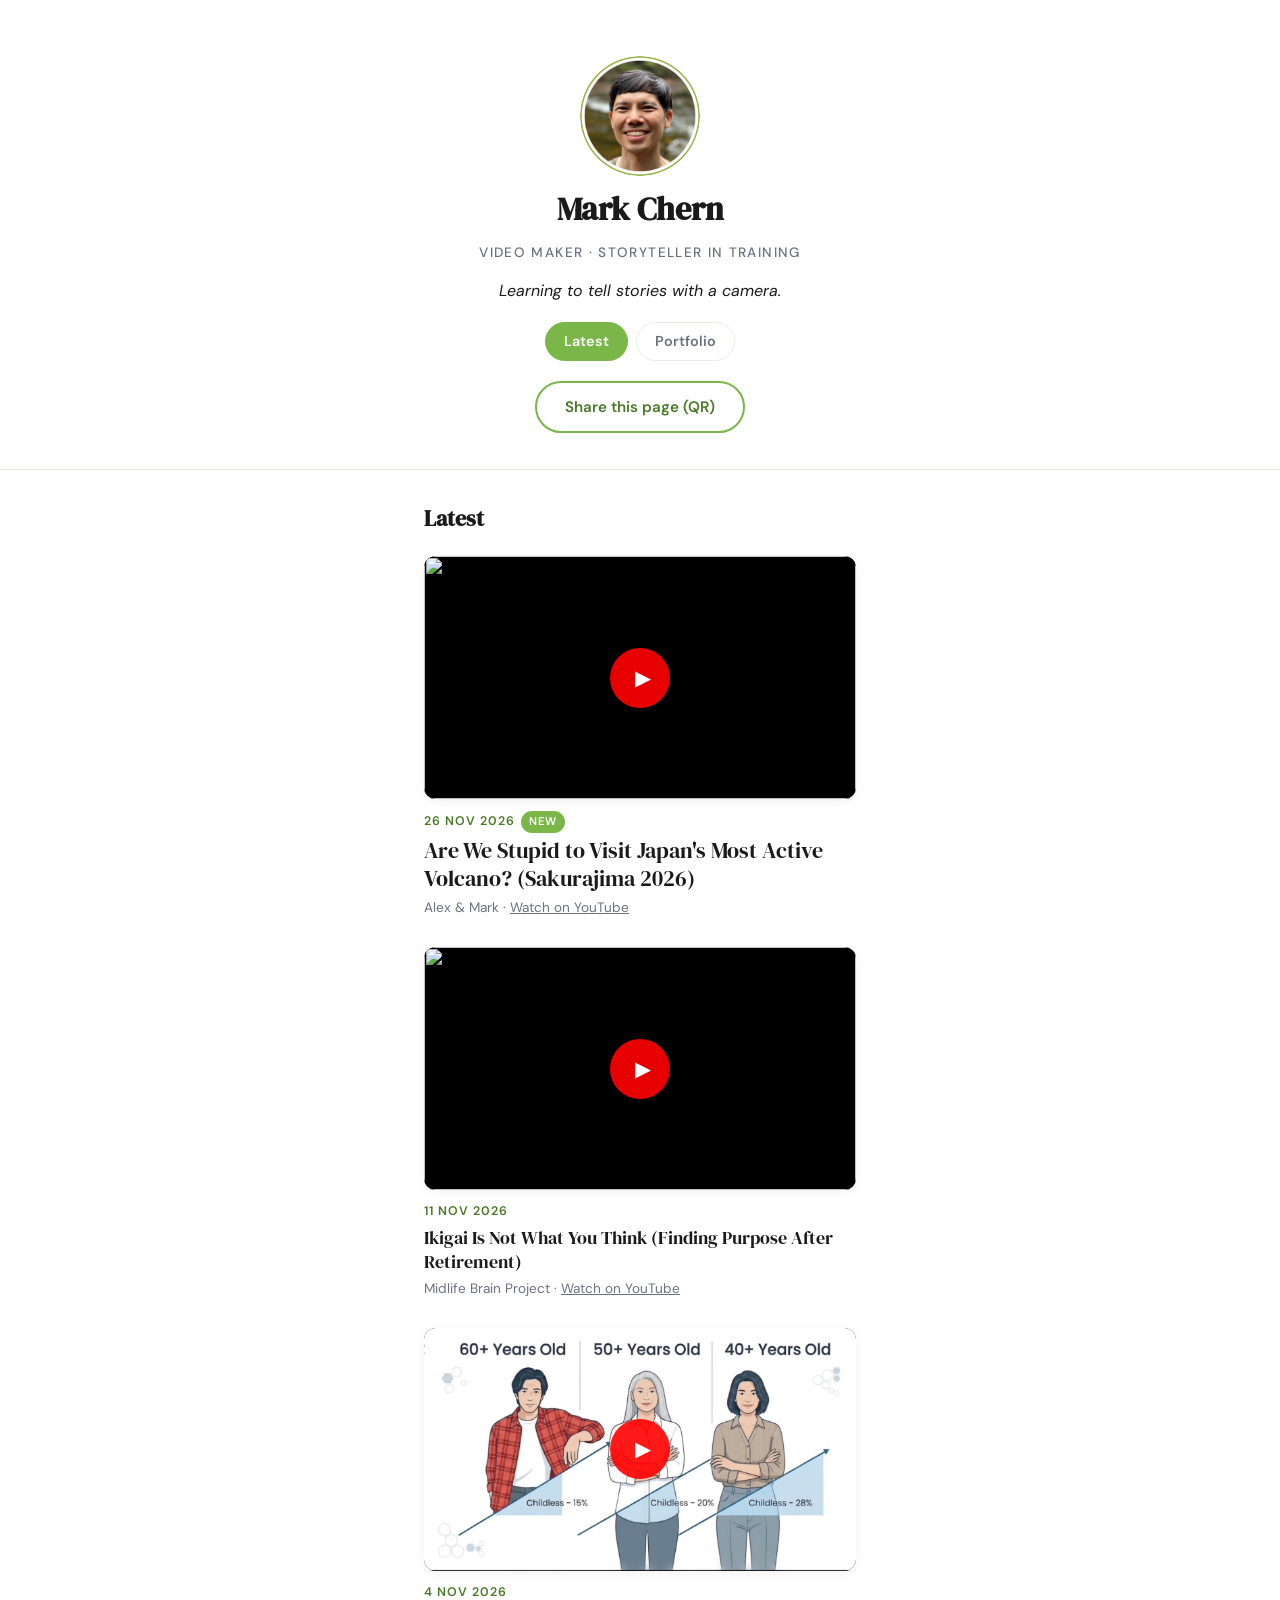
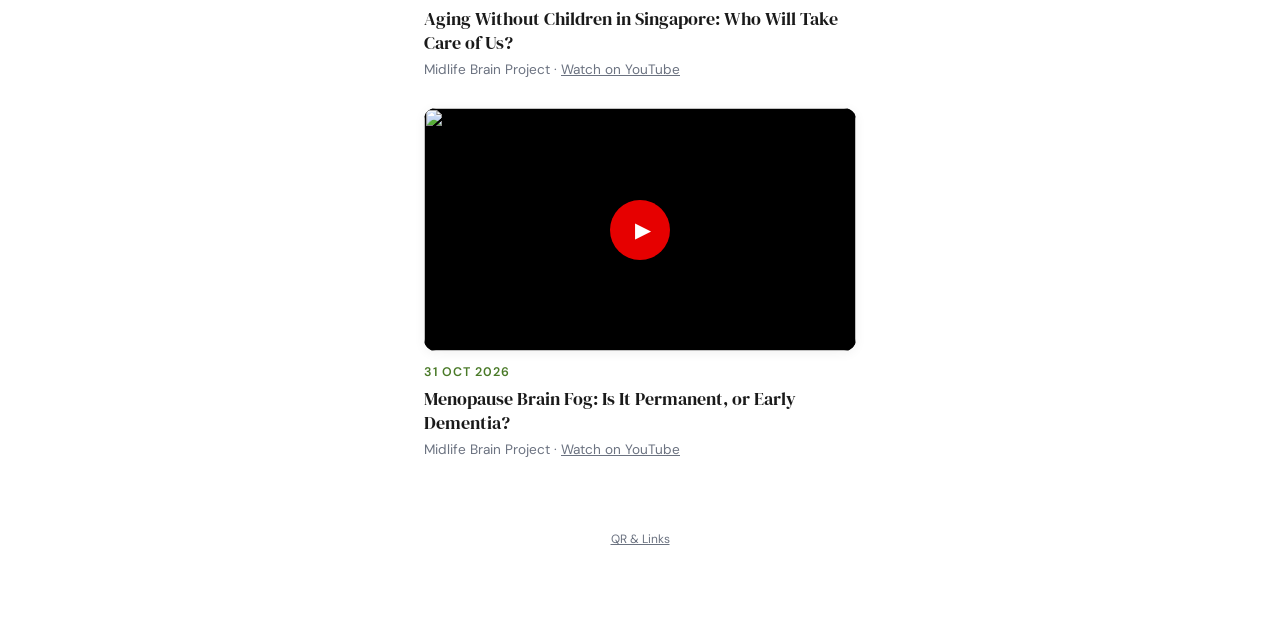
==== commit 3c289648: "Turn homepage into a Latest video feed, move categories to portfolio.html Home now lists the newest " ====
--- a/index.html
+++ b/index.html
@@ -1,811 +1,27 @@
-
 <!DOCTYPE html>
 <html lang="en">
 <head>
   <meta charset="UTF-8" />
   <meta name="viewport" content="width=device-width, initial-scale=1.0" />
-  <meta name="description" content="Mark Chern — learning to tell stories with a camera. Podcasts, science journalism and science reporting videos. Based in Singapore." />
+  <meta name="description" content="Mark Chern — learning to tell stories with a camera. My latest videos: travel, podcasts and science journalism. Based in Singapore." />
   <title>Mark Chern</title>
-
-  <!-- GOOGLE FONTS -->
-  <link href="https://fonts.googleapis.com/css2?family=DM+Serif+Display&family=DM+Sans:wght@400;500;600&display=swap" rel="stylesheet" />
 
   <!-- VERCEL WEB ANALYTICS — visitor stats in the Vercel dashboard -->
   <script>window.va = window.va || function () { (window.vaq = window.vaq || []).push(arguments); };</script>
   <script defer src="/_vercel/insights/script.js"></script>
 
-  <!-- QRCODE.JS — used on Page 2 only -->
+  <!-- GOOGLE FONTS -->
+  <link href="https://fonts.googleapis.com/css2?family=DM+Serif+Display&family=DM+Sans:wght@400;500;600&display=swap" rel="stylesheet" />
+
+  <!-- QRCODE.JS — used on the QR page only -->
   <script src="https://cdnjs.cloudflare.com/ajax/libs/qrcodejs/1.0.0/qrcode.min.js"></script>
-  
-  <style>
-    /* ============================================================
-       CSS CUSTOM PROPERTIES — COLOUR PALETTE & TOKENS
-       ============================================================ */
-    :root {
-      --color-accent:      #7AB648;
-      --color-accent-dark: #4A7A28;
-      --color-bg:          #FFFFFF;
-      --color-surface:     #F8F9F6;
-      --color-text:        #1A1A1A;
-      --color-muted:       #6B7280;
-      --color-border:      #E8EDE4;
-      --color-tag-bg:      #EEF5E8;
-      --color-tag-text:    #4A7A28;
-
-      --font-display: 'DM Serif Display', Georgia, serif;
-      --font-body:    'DM Sans', system-ui, sans-serif;
-
-      --radius-card:   12px;
-      --radius-pill:   999px;
-      --shadow-card:   0 2px 12px rgba(0, 0, 0, 0.06);
-      --shadow-hover:  0 6px 20px rgba(0, 0, 0, 0.11);
-      --transition:    300ms ease;
-
-      --max-width: 480px;
-    }
-
-    /* ============================================================
-       RESET & BASE
-       ============================================================ */
-    *, *::before, *::after {
-      box-sizing: border-box;
-      margin: 0;
-      padding: 0;
-    }
-
-    html {
-      scroll-behavior: smooth;
-    }
-
-    body {
-      font-family: var(--font-body);
-      background: var(--color-bg);
-      color: var(--color-text);
-      font-size: 16px;
-      line-height: 1.6;
-      -webkit-font-smoothing: antialiased;
-    }
-
-    a {
-      color: inherit;
-      text-decoration: none;
-    }
-
-    img {
-      display: block;
-      max-width: 100%;
-    }
-
-    /* ============================================================
-       PAGE WRAPPER & LAYOUT
-       ============================================================ */
-    .page {
-      display: none;
-      opacity: 0;
-      transition: opacity var(--transition);
-    }
-
-    .page.active {
-      display: block;
-      opacity: 1;
-    }
-
-    .page.visible {
-      opacity: 1;
-    }
-
-    /* Page 1 — scrollable content */
-    #page1 {
-      min-height: 100vh;
-      padding-bottom: 60px;
-    }
-
-    /* Page 2 — full-screen centred */
-    #page2 {
-      min-height: 100vh;
-      display: none;
-      flex-direction: column;
-    }
-
-    #page2.active {
-      display: flex;
-    }
-
-    .container {
-      width: 100%;
-      max-width: var(--max-width);
-      margin: 0 auto;
-      padding: 0 24px;
-    }
-
-    /* ============================================================
-       SECTION HEADINGS
-       ============================================================ */
-    .section-heading {
-      font-family: var(--font-display);
-      font-size: 1.35rem;
-      color: var(--color-text);
-      margin-bottom: 20px;
-    }
-
-    section {
-      padding: 32px 0;
-      border-bottom: 1px solid var(--color-border);
-    }
-
-    section:last-of-type {
-      border-bottom: none;
-    }
-
-    /* ============================================================
-       ANIMATION — FADE IN + SLIDE UP (CSS keyframes, no JS required)
-       ============================================================ */
-    @keyframes fadeSlideIn {
-      from { opacity: 0; transform: translateY(16px); }
-      to   { opacity: 1; transform: translateY(0);    }
-    }
-
-    .animate {
-      opacity: 0;
-      animation: fadeSlideIn 500ms ease forwards;
-    }
-
-    /* Stagger delays per section */
-    .animate:nth-child(1) { animation-delay:   0ms; }
-    .animate:nth-child(2) { animation-delay: 100ms; }
-    .animate:nth-child(3) { animation-delay: 200ms; }
-    .animate:nth-child(4) { animation-delay: 300ms; }
-    .animate:nth-child(5) { animation-delay: 400ms; }
-    .animate:nth-child(6) { animation-delay: 500ms; }
-
-    /* ============================================================
-       SECTION 1 — HERO
-       ============================================================ */
-    #hero {
-      border-bottom: 1px solid var(--color-border);
-      padding-top: 48px;
-      padding-bottom: 36px;
-      text-align: center;
-    }
-
-    .hero-inner {
-      display: flex;
-      flex-direction: column;
-      align-items: center;
-      gap: 14px;
-    }
-
-    /* Profile photo — circular container, image baked with ring */
-    .profile-photo {
-      width: 120px;
-      height: 120px;
-      border-radius: 50%;
-      overflow: hidden;
-      flex-shrink: 0;
-      background: var(--color-surface);
-    }
-
-    .profile-photo img {
-      width: 100%;
-      height: 100%;
-      object-fit: cover;
-      border-radius: 50%;
-    }
-
-    .hero-name {
-      font-family: var(--font-display);
-      font-size: 2rem;
-      color: var(--color-text);
-      line-height: 1.2;
-    }
-
-    .hero-title {
-      font-family: var(--font-body);
-      font-weight: 500;
-      font-size: 0.85rem;
-      color: var(--color-muted);
-      letter-spacing: 0.1em;
-      text-transform: uppercase;
-    }
-
-    .hero-tagline {
-      font-family: var(--font-body);
-      font-weight: 400;
-      font-size: 1rem;
-      color: var(--color-text);
-      font-style: italic;
-      text-align: center;
-      max-width: 320px;
-      line-height: 1.6;
-    }
-
-    .location-badge {
-      display: inline-flex;
-      align-items: center;
-      gap: 4px;
-      background: var(--color-surface);
-      border: 1px solid var(--color-border);
-      border-radius: var(--radius-pill);
-      padding: 5px 14px;
-      font-size: 0.85rem;
-      font-weight: 500;
-      color: var(--color-muted);
-    }
-
-    /* ============================================================
-       SECTION 2 — ABOUT
-       ============================================================ */
-    #about .about-text {
-      font-size: 1rem;
-      line-height: 1.75;
-      color: var(--color-text);
-    }
-
-    /* ============================================================
-       SECTION 3 — WHAT I DO (ROLE CARDS)
-       ============================================================ */
-    .role-cards {
-      display: flex;
-      flex-direction: column;
-      gap: 14px;
-    }
-
-    .role-card {
-      display: block;
-      background: var(--color-surface);
-      border: 1px solid var(--color-border);
-      border-radius: var(--radius-card);
-      box-shadow: var(--shadow-card);
-      padding: 18px 20px;
-      transition: transform var(--transition), box-shadow var(--transition);
-      cursor: pointer;
-    }
-
-    .role-card:hover {
-      transform: translateY(-2px);
-      box-shadow: var(--shadow-hover);
-    }
-
-    .role-card .role-title {
-      font-family: var(--font-body);
-      font-weight: 600;
-      font-size: 0.85rem;
-      color: var(--color-muted);
-      text-transform: uppercase;
-      letter-spacing: 0.06em;
-      margin-bottom: 4px;
-    }
-
-    .role-card .org-name {
-      font-family: var(--font-display);
-      font-size: 1.15rem;
-      color: var(--color-accent-dark);
-      margin-bottom: 4px;
-    }
-
-    .role-card .since-label {
-      font-family: var(--font-body);
-      font-size: 0.8rem;
-      color: var(--color-muted);
-    }
-
-    .role-card .role-card-image {
-      display: block;
-      width: 100%;
-      border-radius: 8px;
-      border: 1px solid var(--color-border);
-      box-shadow: var(--shadow-card);
-      margin: 12px 0;
-    }
-
-    .role-card .role-card-cta {
-      font-family: var(--font-body);
-      font-size: 1rem;
-      font-weight: 600;
-      color: var(--color-accent-dark);
-      text-decoration: underline;
-      margin-top: 10px;
-      margin-bottom: 0;
-    }
-
-    /* ============================================================
-       VIDEOS — THUMBNAIL CARDS
-       ============================================================ */
-    .video-cards {
-      display: flex;
-      flex-direction: column;
-      gap: 18px;
-    }
-
-    .video-card {
-      display: block;
-      background: var(--color-surface);
-      border: 1px solid var(--color-border);
-      border-radius: var(--radius-card);
-      box-shadow: var(--shadow-card);
-      overflow: hidden;
-      transition: transform var(--transition), box-shadow var(--transition);
-    }
-
-    .video-card:hover {
-      transform: translateY(-2px);
-      box-shadow: var(--shadow-hover);
-    }
-
-    .video-thumb {
-      position: relative;
-      aspect-ratio: 16 / 9;
-      background: #000;
-    }
-
-    .video-thumb img {
-      width: 100%;
-      height: 100%;
-      object-fit: cover;
-    }
-
-    /* Play badge */
-    .video-thumb::after {
-      content: '▶';
-      position: absolute;
-      left: 50%;
-      top: 50%;
-      transform: translate(-50%, -50%);
-      width: 52px;
-      height: 52px;
-      border-radius: 50%;
-      background: rgba(0, 0, 0, 0.6);
-      color: #FFFFFF;
-      font-size: 1.1rem;
-      display: flex;
-      align-items: center;
-      justify-content: center;
-      padding-left: 4px;
-    }
-
-    .video-body {
-      padding: 14px 18px 16px;
-    }
-
-    .video-type {
-      font-family: var(--font-body);
-      font-weight: 600;
-      font-size: 0.78rem;
-      color: var(--color-accent-dark);
-      text-transform: uppercase;
-      letter-spacing: 0.08em;
-      margin-bottom: 4px;
-    }
-
-    .video-title {
-      font-family: var(--font-display);
-      font-size: 1.1rem;
-      line-height: 1.3;
-      color: var(--color-text);
-      margin-bottom: 6px;
-    }
-
-    .video-note {
-      font-size: 0.875rem;
-      color: var(--color-muted);
-      line-height: 1.5;
-    }
-
-    /* Most Recent — embedded player */
-    .recent-player {
-      position: relative;
-      aspect-ratio: 16 / 9;
-      border-radius: var(--radius-card);
-      overflow: hidden;
-      background: #000;
-      box-shadow: var(--shadow-card);
-    }
-
-    .recent-player iframe {
-      position: absolute;
-      inset: 0;
-      width: 100%;
-      height: 100%;
-      border: 0;
-    }
-
-    /* Custom thumbnail shown until the viewer taps play */
-    .recent-poster {
-      position: absolute;
-      inset: 0;
-      width: 100%;
-      height: 100%;
-      padding: 0;
-      border: 0;
-      background: #000;
-      cursor: pointer;
-    }
-
-    .recent-poster img {
-      width: 100%;
-      height: 100%;
-      object-fit: cover;
-    }
-
-    .recent-poster::after {
-      content: '▶';
-      position: absolute;
-      left: 50%;
-      top: 50%;
-      transform: translate(-50%, -50%);
-      width: 68px;
-      height: 68px;
-      border-radius: 50%;
-      background: rgba(255, 0, 0, 0.9);
-      color: #FFFFFF;
-      font-size: 1.5rem;
-      display: flex;
-      align-items: center;
-      justify-content: center;
-      padding-left: 5px;
-      transition: transform var(--transition);
-    }
-
-    .recent-poster:hover::after {
-      transform: translate(-50%, -50%) scale(1.08);
-    }
-
-    .recent-title {
-      font-family: var(--font-display);
-      font-size: 1.25rem;
-      line-height: 1.3;
-      margin-top: 14px;
-    }
-
-    .recent-channel {
-      font-size: 0.875rem;
-      color: var(--color-muted);
-      margin-top: 4px;
-    }
-
-    .channel-links {
-      display: flex;
-      flex-direction: column;
-      align-items: center;
-      gap: 10px;
-      margin-top: 22px;
-    }
-
-    .hero-share {
-      margin-top: 6px;
-      padding: 10px 22px;
-      font-size: 0.875rem;
-    }
-
-    /* ============================================================
-       SECTION 4 — FOCUS AREAS (TAGS)
-       ============================================================ */
-    .tags-row {
-      display: flex;
-      flex-wrap: wrap;
-      gap: 10px;
-    }
-
-    .tag {
-      display: inline-flex;
-      align-items: center;
-      gap: 6px;
-      background: var(--color-tag-bg);
-      color: var(--color-tag-text);
-      border-radius: var(--radius-pill);
-      padding: 6px 14px;
-      font-family: var(--font-body);
-      font-weight: 500;
-      font-size: 0.85rem;
-      line-height: 1;
-    }
-
-    /* ============================================================
-       SECTION 5 — EDUCATION (TIMELINE)
-       ============================================================ */
-    .timeline {
-      position: relative;
-      padding-left: 28px;
-      display: flex;
-      flex-direction: column;
-      gap: 0;
-    }
-
-    /* Vertical green line */
-    .timeline::before {
-      content: '';
-      position: absolute;
-      left: 7px;
-      top: 8px;
-      bottom: 8px;
-      width: 2px;
-      background: var(--color-accent);
-      border-radius: 2px;
-    }
-
-    .timeline-entry {
-      position: relative;
-      padding-bottom: 24px;
-    }
-
-    .timeline-entry:last-child {
-      padding-bottom: 0;
-    }
-
-    /* Green dot */
-    .timeline-entry::before {
-      content: '';
-      position: absolute;
-      left: -24px;
-      top: 7px;
-      width: 12px;
-      height: 12px;
-      background: var(--color-accent);
-      border-radius: 50%;
-      border: 2px solid var(--color-bg);
-      outline: 2px solid var(--color-accent);
-    }
-
-    .timeline-institution {
-      font-family: var(--font-display);
-      font-size: 1.05rem;
-      color: var(--color-text);
-      margin-bottom: 2px;
-    }
-
-    .timeline-degree {
-      font-family: var(--font-body);
-      font-size: 0.875rem;
-      color: var(--color-muted);
-      margin-bottom: 2px;
-    }
-
-    .timeline-years {
-      font-family: var(--font-body);
-      font-size: 0.78rem;
-      color: var(--color-muted);
-      font-weight: 500;
-    }
-
-    /* ============================================================
-       SECTION 6 — CALL TO ACTION
-       ============================================================ */
-    #cta {
-      display: flex;
-      flex-direction: column;
-      align-items: center;
-      gap: 14px;
-      padding-top: 36px;
-      padding-bottom: 0;
-      border-bottom: none;
-    }
-
-    /* ============================================================
-       BUTTONS
-       ============================================================ */
-    .btn {
-      display: inline-flex;
-      align-items: center;
-      justify-content: center;
-      gap: 8px;
-      border-radius: var(--radius-pill);
-      padding: 14px 28px;
-      font-family: var(--font-body);
-      font-weight: 600;
-      font-size: 0.95rem;
-      cursor: pointer;
-      transition: background var(--transition), color var(--transition),
-                  border-color var(--transition), transform var(--transition);
-      border: 2px solid transparent;
-      text-align: center;
-      white-space: nowrap;
-    }
-
-    .btn:active {
-      transform: scale(0.97);
-    }
-
-    .btn-primary {
-      background: var(--color-accent);
-      color: #FFFFFF;
-      border-color: var(--color-accent);
-    }
-
-    .btn-primary:hover {
-      background: var(--color-accent-dark);
-      border-color: var(--color-accent-dark);
-    }
-
-    .btn-ghost {
-      background: transparent;
-      color: var(--color-accent-dark);
-      border-color: var(--color-accent);
-    }
-
-    .btn-ghost:hover {
-      background: var(--color-tag-bg);
-    }
-
-    .btn-linkedin {
-      background: transparent;
-      color: #0A66C2;
-      border-color: #0A66C2;
-    }
-
-    .btn-linkedin:hover {
-      background: #EBF3FB;
-    }
-
-    .btn-full {
-      width: 100%;
-      max-width: 320px;
-    }
-
-    .footer-link {
-      background: none;
-      border: none;
-      font-family: var(--font-body);
-      font-size: 0.75rem;
-      color: var(--color-muted);
-      cursor: pointer;
-      padding: 4px;
-      text-decoration: underline;
-      transition: color var(--transition);
-    }
-
-    .footer-link:hover {
-      color: var(--color-accent-dark);
-    }
-
-    /* ============================================================
-       PAGE 2 — QR / SOCIAL PAGE
-       ============================================================ */
-    #page2 {
-      background: var(--color-bg);
-      padding: 0;
-    }
-
-    .p2-back-bar {
-      padding: 20px 24px 0;
-      max-width: var(--max-width);
-      margin: 0 auto;
-      width: 100%;
-    }
-
-    .btn-back {
-      background: none;
-      border: none;
-      font-family: var(--font-body);
-      font-weight: 500;
-      font-size: 0.95rem;
-      color: var(--color-accent);
-      cursor: pointer;
-      padding: 0;
-      display: inline-flex;
-      align-items: center;
-      gap: 4px;
-      transition: color var(--transition);
-    }
-
-    .btn-back:hover {
-      color: var(--color-accent-dark);
-    }
-
-    .p2-centre {
-      flex: 1;
-      display: flex;
-      flex-direction: column;
-      align-items: center;
-      justify-content: center;
-      padding: 32px 24px 16px;
-      text-align: center;
-      max-width: var(--max-width);
-      margin: 0 auto;
-      width: 100%;
-    }
-
-    .p2-name {
-      font-family: var(--font-display);
-      font-size: 1.5rem;
-      color: var(--color-text);
-      margin-bottom: 6px;
-    }
-
-    .p2-subtitle {
-      font-family: var(--font-body);
-      font-weight: 500;
-      font-size: 0.8rem;
-      color: var(--color-muted);
-      letter-spacing: 0.1em;
-      text-transform: uppercase;
-      margin-bottom: 28px;
-    }
-
-    .qr-wrapper {
-      background: #FFFFFF;
-      padding: 8px;
-      border-radius: 12px;
-      border: 1px solid var(--color-border);
-      box-shadow: var(--shadow-card);
-      display: inline-block;
-      margin-bottom: 14px;
-    }
-
-    #qrcode {
-      width: 220px;
-      height: 220px;
-      display: flex;
-      align-items: center;
-      justify-content: center;
-    }
-
-    #qrcode canvas,
-    #qrcode img {
-      border-radius: 4px;
-    }
-
-    .qr-caption {
-      font-family: var(--font-body);
-      font-size: 0.82rem;
-      color: var(--color-muted);
-      font-style: italic;
-      margin-bottom: 32px;
-    }
-
-    .p2-touch-heading {
-      font-family: var(--font-body);
-      font-weight: 600;
-      font-size: 0.8rem;
-      color: var(--color-muted);
-      text-transform: uppercase;
-      letter-spacing: 0.1em;
-      margin-bottom: 14px;
-    }
-
-    .p2-buttons {
-      display: flex;
-      flex-direction: column;
-      align-items: center;
-      gap: 12px;
-      width: 100%;
-    }
-
-    .p2-footer {
-      padding: 20px 24px 32px;
-      text-align: center;
-      font-size: 0.8rem;
-      color: var(--color-muted);
-      font-family: var(--font-body);
-      max-width: var(--max-width);
-      margin: 0 auto;
-      width: 100%;
-    }
-
-    /* LinkedIn SVG icon sizing */
-    .li-icon {
-      width: 18px;
-      height: 18px;
-      flex-shrink: 0;
-    }
-
-    /* ============================================================
-       DESKTOP CENTRING — all content max 480px
-       ============================================================ */
-    @media (min-width: 520px) {
-      #page1 {
-        padding-top: 0;
-      }
-
-      #hero {
-        padding-top: 56px;
-      }
-    }
-  </style>
+
+  <link rel="stylesheet" href="styles.css" />
 </head>
 <body>
 
   <!-- ============================================================
-       PAGE 1 — DIGITAL IDENTITY PAGE
+       PAGE 1 — LATEST (blog-style feed)
        ============================================================ -->
   <div id="page1" class="page active">
 
@@ -813,28 +29,16 @@
     <section id="hero">
       <div class="container">
         <div class="hero-inner animate">
-
-          <!-- Profile photo — Base64 embedded PNG (image has circular crop + green ring baked in) -->
           <div class="profile-photo">
-            <!-- BASE64_PHOTO_START
-                 Replace the src value below with the full Base64 data URI.
-                 To generate: run  base64 -i mark_foto_fin_fel_mundo.png  in Terminal,
-                 then replace PASTE_BASE64_HERE with the output.
-                 Full format: data:image/png;base64,<output>
-            -->
-            <img
-              src="[data-uri]